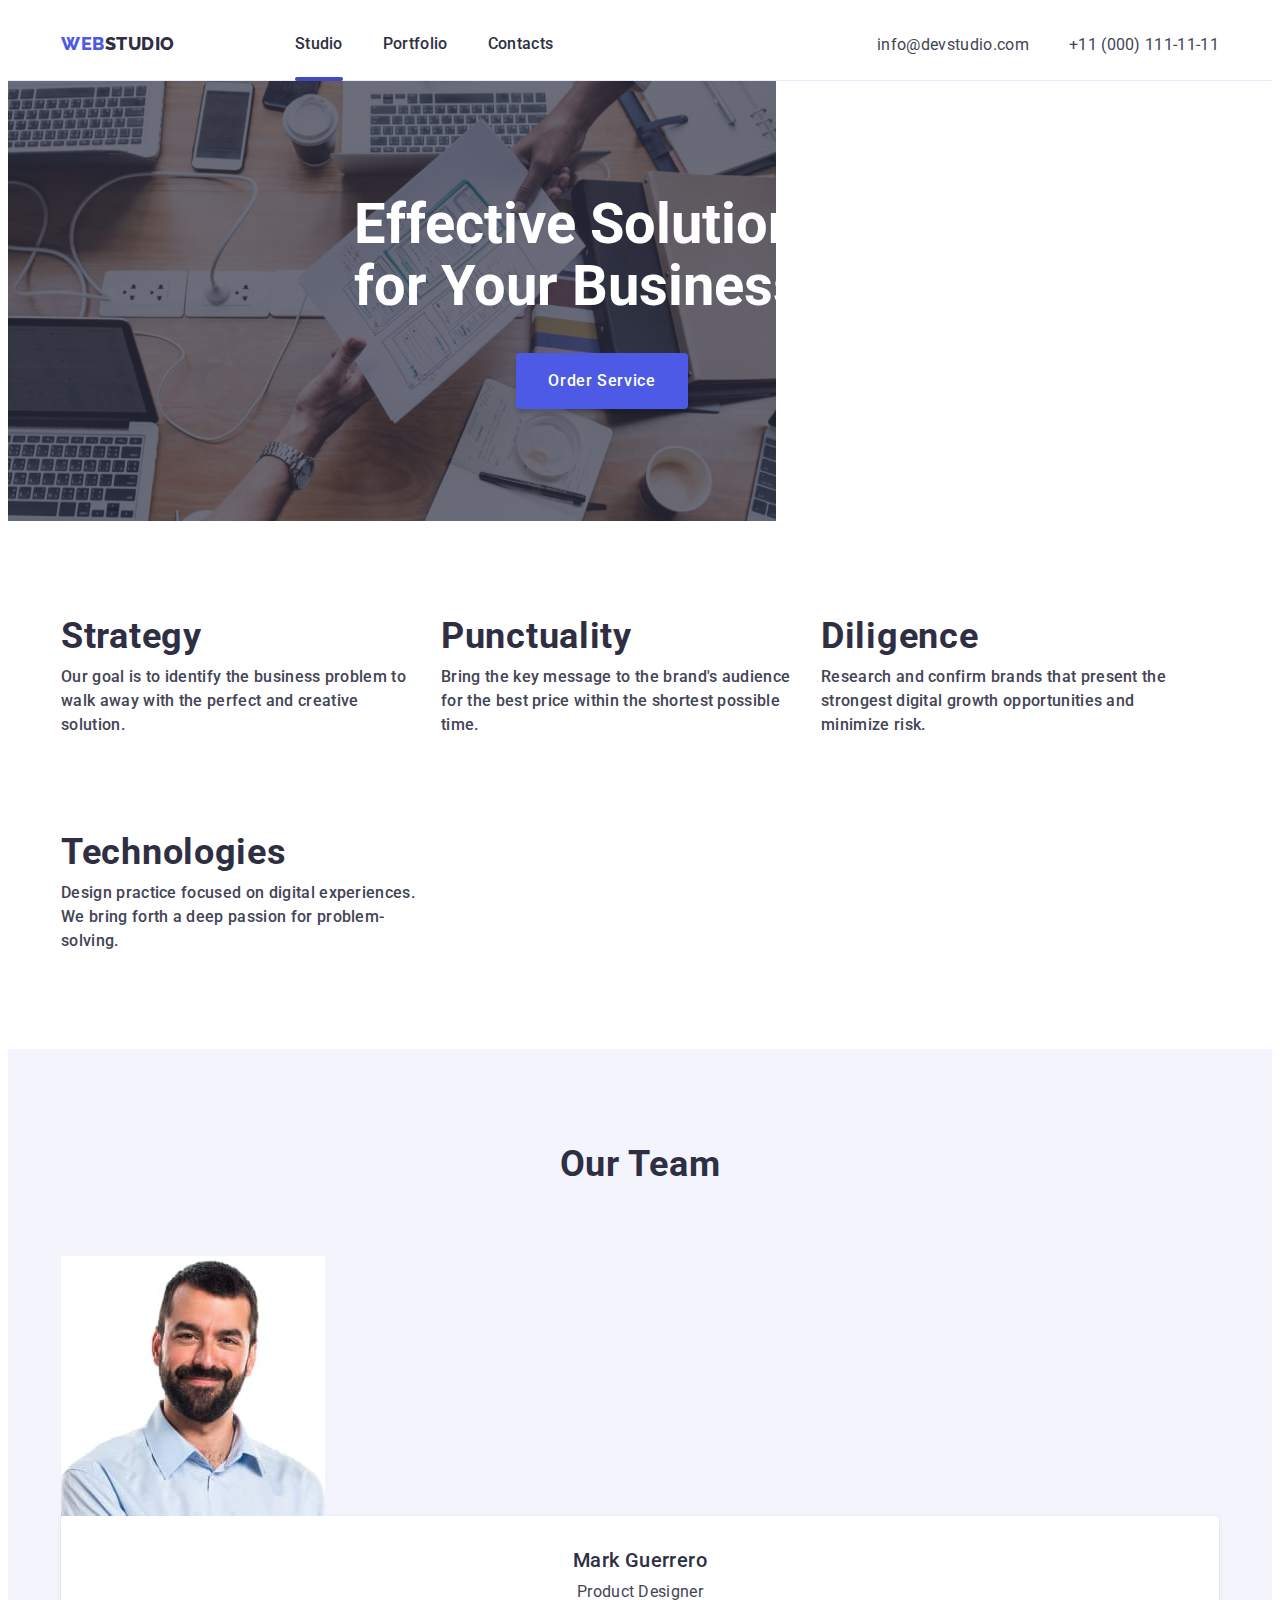
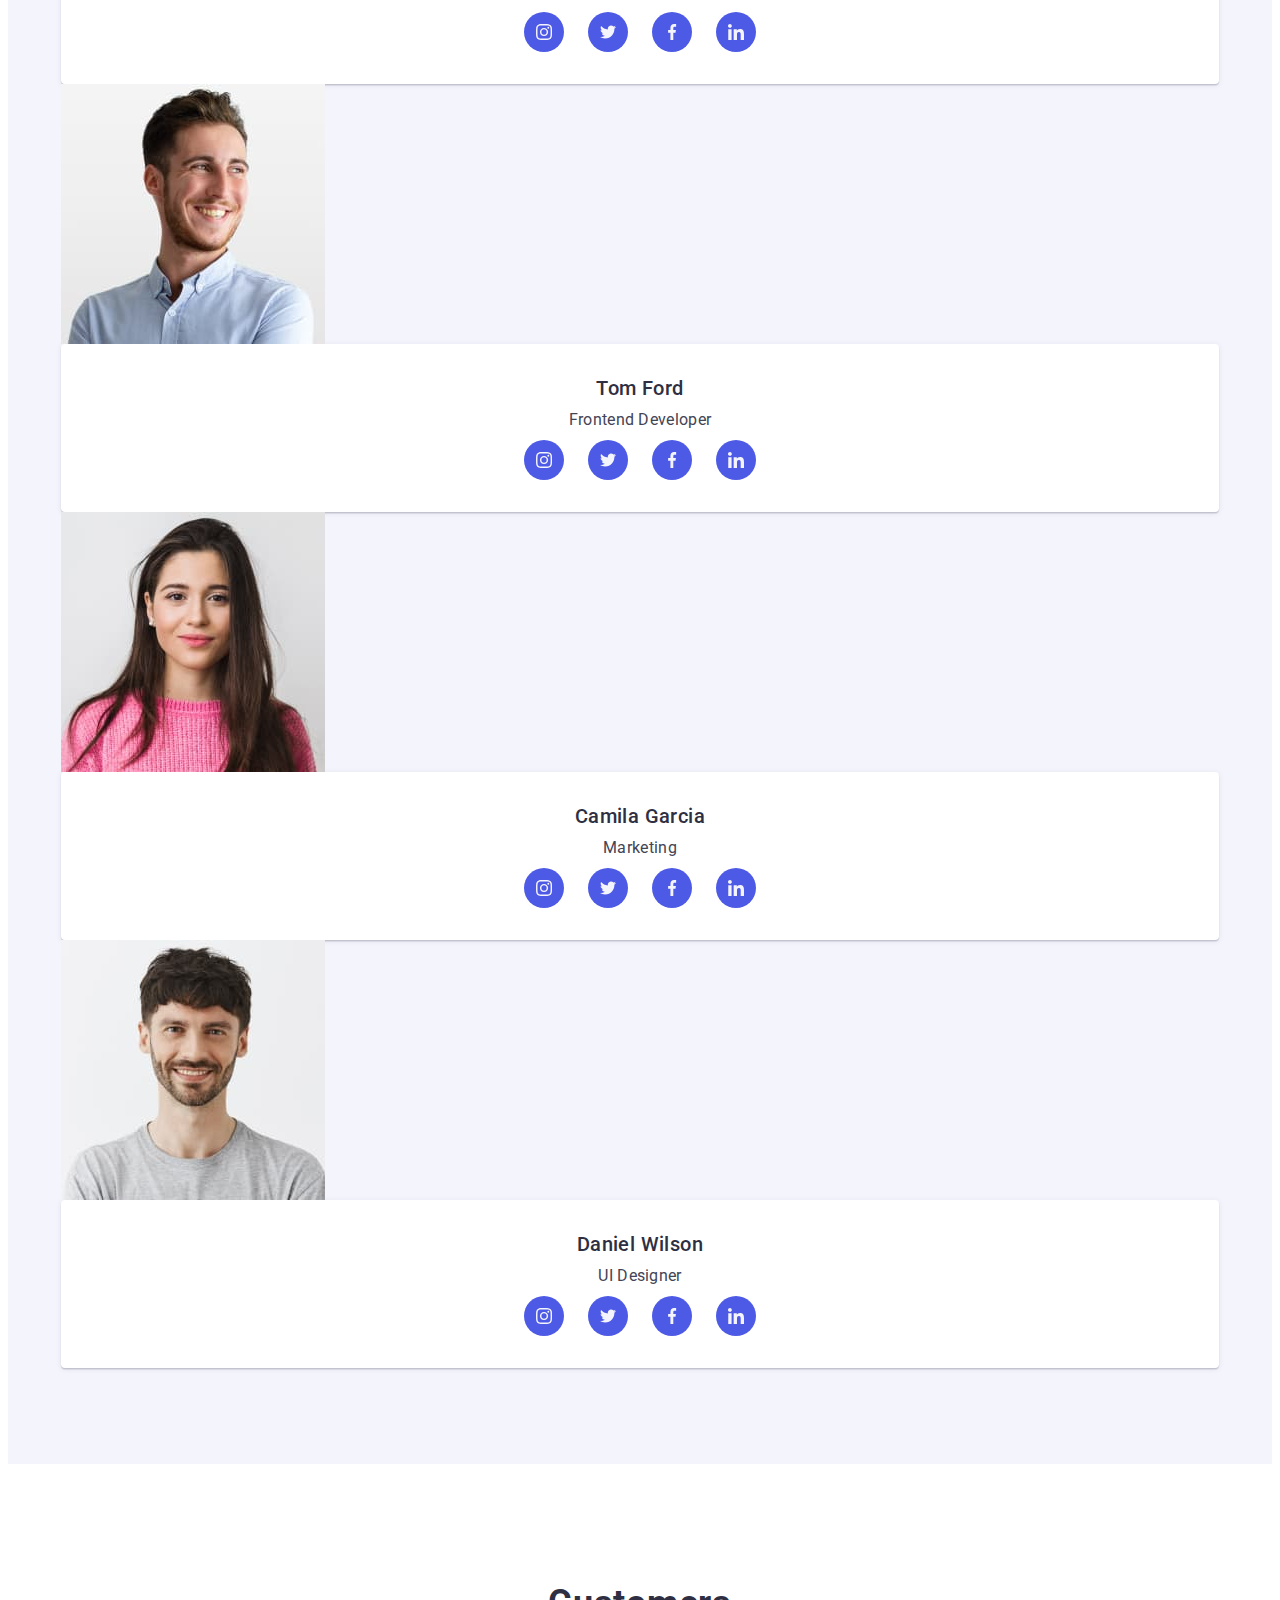
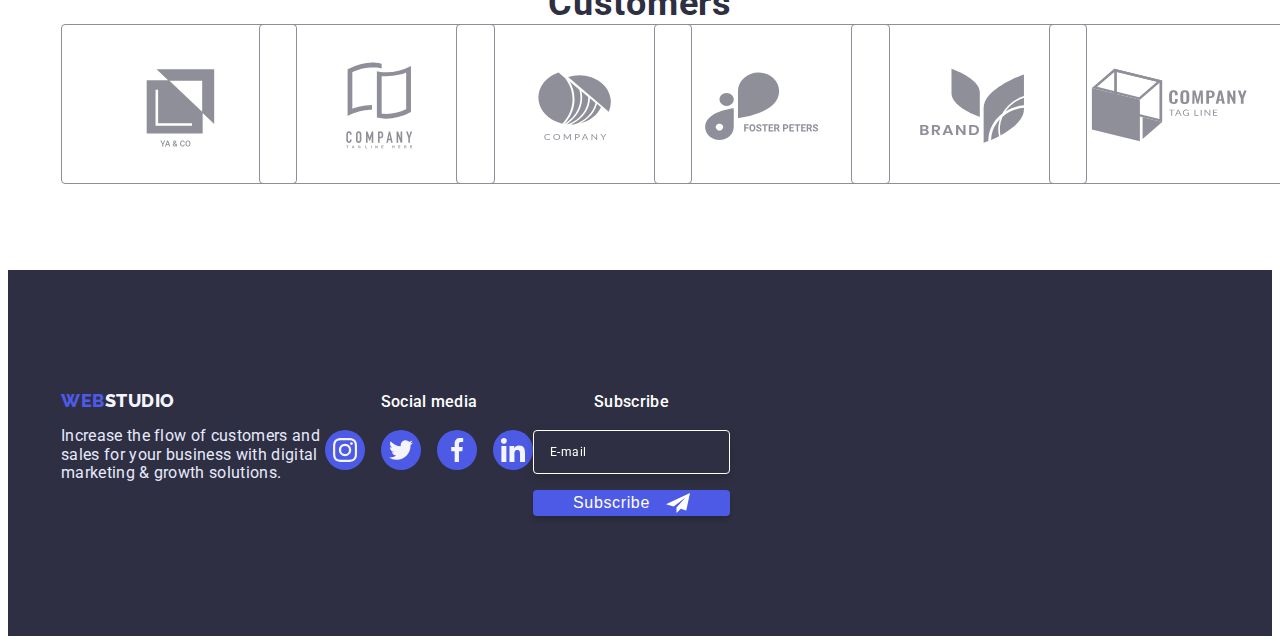
==== index.html @ 687a529d "hw-07" ====
<!DOCTYPE html>
<html lang="en">
<head>
    <meta charset="UTF-8">
    <meta http-equiv="X-UA-Compatible" content="IE=edge">
    <meta name="viewport" content="width=device-width, initial-scale=1.0">
    <title>Web Studio</title>
    <link rel="preconnect" href="https://fonts.googleapis.com">
    <link rel="preconnect" href="https://fonts.gstatic.com" crossorigin>
    <link href="https://fonts.googleapis.com/css2?family=Raleway:wght@800&family=Roboto:wght@400;500;700;900&display=swap"
        rel="stylesheet">
    <link rel="stylesheet" href="https://cdnjs.cloudflare.com/ajax/libs/modern-normalize/1.1.0/modern-normalize.min.css"
        integrity="sha512-wpPYUAdjBVSE4KJnH1VR1HeZfpl1ub8YT/NKx4PuQ5NmX2tKuGu6U/JRp5y+Y8XG2tV+wKQpNHVUX03MfMFn9Q=="
        crossorigin="anonymous" referrerpolicy="no-referrer" />

    <link rel="stylesheet" href="./css/styles.css">
    <link rel="stylesheet" href="./css/media.css">
</head>
<body>
    <header>
        <section class="section header-page">
            <div class="container header-page-container">
                <nav class="page-nav">
                    <a class="logo-header link" href="./index.html">Web<span>Studio</span></a>
                    <ul class="list menu-list">
                        <li class="item"><a class="menu-link menu-link-current link" href="./index.html">Studio</a></li>
                        <li class="item"><a class="menu-link link" href="./portfolio.html">Portfolio</a></li>
                        <li class="item"><a class="menu-link link" href="">Contacts</a></li>
                    </ul>
                </nav>
                <button type="button" class="mobile-burger-btn" data-menu-open>
                    <svg type="burger-btn-icon" width="32" height="22">
                        <use href="./images/svg/symbol-defs.svg#icon-burger">
                            </use></svg></button>
                <address class="address">
                    <ul class="list address-list">
                        <li class="address-item"><a class="address-contact link" href="mailto:info@devstudio.com">info@devstudio.com</a></li>
                        <li class="address-item"><a class="address-contact link" href="tel:+110001111111">+11 (000) 111-11-11</a></li>       
                    </ul>
                </address>
            </div>
        </section> 
        <div class="mobile-menu" data-menu>  
            <div class="container mobile-menu-container">     
                <button type="button" class="mobile-menu-close-btn" data-menu-close>
                    <svg width="8" height="8" class="close-icon">
                        <use href="./images/svg/symbol-defs.svg#icon-close-modal-btn"></use>
                    </svg>
                </button>
                <ul class="list mobile-menu-list">
                    <li class="mobile-item"><a class="mobile-menu-link" href="">Studio</a></li> 
                    <li class="mobile-item"><a class="mobile-menu-link" href="">Portfolio</a></li>
                    <li class="mobile-item"><a class="mobile-menu-link" href="">Contacts</a></li>
                </ul>
                <address class="address address-mobile">
                    <ul class="list address-mobile-menu">
                        <li class="address-item-mobile-menu"><a class="address-contact-mobile link" href="tel:+110001111111">+11 (000) 111-11-11</a></li>
                        <li class="address-item-mobile-menu"><a class="address-contact-email link" href="mailto:info@devstudio.com">info@devstudio.com</a>
                        </li>
                    </ul>
                    <ul class="mobile-menu-social-icon-list list">
                        <li class="mobile-menu-social-item"><a class="link mobile-menu-social-link" href="">
                                <svg width="16" height="16" class="mobile-menu-social-icon">
                                    <use href="./images/svg/symbol-defs.svg#icon-instagram"></use>
                                </svg></a></li>
                        <li class="mobile-menu-social-item"><a class="link mobile-menu-social-link" href="">
                                <svg width="16" height="16" class="mobile-menu-social-icon">
                                    <use href="./images/svg/symbol-defs.svg#icon-twitter"></use>
                                </svg></a></li>
                        <li class="mobile-menu-social-item"><a class="link mobile-menu-social-link" href="">
                                <svg width="16" height="16" class="mobile-menu-social-icon">
                                    <use href="./images/svg/symbol-defs.svg#icon-facebook"></use>
                                </svg></a></li>
                        <li class="mobile-menu-social-item"><a class="link mobile-menu-social-link" href="">
                                <svg width="16" height="16" class="mobile-menu-social-icon">
                                    <use href="./images/svg/symbol-defs.svg#icon-linkedin"></use>
                                </svg></a></li>
                    </ul>
                </address>  
                </div>
        </div>  
    </header>
    <main>
        <!--HERO-->
       <section class="section hero-page-section">
            <div class="container hero-page-container">
            <h1 class="hero-title">Effective Solutions for Your Business</h1>
            <button class="hero-btn" type="button" data-modal-open>Order Service</button>
            </div>
        </section>
        <!--FEATURES-->
        <section class="section features-section">
            <div class="container features-container">
            <h2 class="qualities-title visually-hidden"></h2>
            <ul class="list features-list">
                <li class="features-item">
                    <svg width="264" height="112" class="features-icon"> 
                        <use href="./images/svg/symbol-defs.svg#icon-antenna"></use></svg>
                    <h3 class="features-title">Strategy</h3>
                    <p class="features-text">Our goal is to identify the business
                    problem to walk away with the perfect and creative solution.</p>
                </li>
                <li class="features-item">
                    <svg width="264" height="112" class="features-icon">
                        <use href="./images/svg/symbol-defs.svg#icon-clock"></use>
                    </svg>
                    <h3 class="features-title">Punctuality</h3>
                <p class="features-text">Bring the key message to the brand's audience for the best price within the shortest possible time.</p>
                </li>
                <li class="features-item">
                    <svg width="264" height="112" class="features-icon">
                        <use href="./images/svg/symbol-defs.svg#icon-diagram"></use>
                    </svg>
                    <h3 class="features-title">Diligence</h3>
                    <p class="features-text">Research and confirm brands that present the strongest digital growth opportunities and minimize risk.</p>
                </li>
                <li class="features-item">
                    <svg width="264" height="112" class="features-icon">
                        <use href="./images/svg/symbol-defs.svg#icon-astronaut"></use>
                    </svg>
                    <h3 class="features-title">Technologies</h3>
                    <p class="features-text">Design practice focused on digital experiences. We bring forth a deep passion for problem-solving.</p>
                </li>
                </ul>
            </div>
        </section>
        <!--ABOUT-->
        <section class="about-page section">
            <div class="container">
         <h2 class="about-title">What are we doing</h2>
            <ul class="list about-list">
                <li class="about-item">
                    <img 
                    srcset="./images/index/monitor-desktop-des@1x.jpg 1x, 
                    ./images/index/monitor-desktop-des@2x.jpg 2x"
                    src="./images/index/monitor.jpg" 
                    alt="web site on monitor" 
                    width="360" height="300">
                </li>
                <li class="about-item">
                    <img 
                    srcset="./images/index/mob_app-mobile-des@1x.jpg 1x, 
                    ./images/index/mob_app-mobile-des@2x.jpg 2x"
                    src="./images/index/mob_app.jpg" 
                    alt="mobile applications" 
                    width="360" height="300">
                </li>
                <li class="about-item">
                    <img 
                    srcset="./images/index/mob_laptop-des@1x.jpg 1x, 
                    ./images/index/mob_laptop-des@2x.jpg 2x"
                    src="./images/index/mob_laptop.jpg" 
                    alt="mobile and laptop" 
                    width="360" height="300">
                </li>
            </ul>
            </div>
        </section>
        <!--TEAM-->
        <section class="section team-section">
            <div class="container">
                <h2 class="team-title">Our Team</h2>
                <ul class="list team-list">
                <li class="team-list-item">
                    <img 
                    srcset="./images/index/mark-guerrero_@1x.jpg 1x, 
                    ./images/index/mark-guerrero_@2x.jpg 2x" 
                    src="./images/index/mark_guerrero.jpg" 
                    alt="Mark Guerrero" 
                    width="264" height="260"
                    />
                   <div class="team-card-content-wrapper">
                    <h3 class="team-subtitle">Mark Guerrero</h3>
                    <p class="team-text">Product Designer</p>
                    <ul class="team-social-icon-list list">
                        <li class="team-social-item"><a class="link team-social-link" href="">
                            <svg width="16" height="16" class="team-social-icon">
                            <use href="./images/svg/symbol-defs.svg#icon-instagram"></use>
                        </svg></a></li>
                        <li class="team-social-item"><a class="link team-social-link" href="">
                                <svg width="16" height="16" class="team-social-icon">
                                    <use href="./images/svg/symbol-defs.svg#icon-twitter"></use>
                                </svg></a></li>
                        <li class="team-social-item"><a class="link team-social-link" href="">
                                <svg width="16" height="16" class="team-social-icon">
                                    <use href="./images/svg/symbol-defs.svg#icon-facebook"></use>
                                </svg></a></li>
                        <li class="team-social-item"><a class="link team-social-link" href="">
                                <svg width="16" height="16" class="team-social-icon">
                                    <use href="./images/svg/symbol-defs.svg#icon-linkedin"></use>
                                </svg></a></li>
                    </ul>
                    </div>
                </li>
                <li class="team-list-item">
                    <img 
                    srcset="./images/index/tom-ford_@1x.jpg 1x, 
                    /images/index/tom-ford_@2x.jpg 2x"
                    src="./images/index/tom_ford.jpg" 
                    alt="Tom Ford" 
                    width="264" height="260"
                    >
                    <div class="team-card-content-wrapper">
                    <h3 class="team-subtitle">Tom Ford</h3>
                    <p class="team-text">Frontend Developer</p>
                    <ul class="team-social-icon-list list">
                        <li class="team-social-item"><a class="link team-social-link" href="">
                                <svg width="16" height="16" class="team-social-icon">
                                    <use href="./images/svg/symbol-defs.svg#icon-instagram"></use>
                                </svg></a></li>
                        <li class="team-social-item"><a class="link team-social-link" href="">
                                <svg width="16" height="16" class="team-social-icon">
                                    <use href="./images/svg/symbol-defs.svg#icon-twitter"></use>
                                </svg></a></li>
                        <li class="team-social-item"><a class="link team-social-link" href="">
                                <svg width="16" height="16" class="team-social-icon">
                                    <use href="./images/svg/symbol-defs.svg#icon-facebook"></use>
                                </svg></a></li>
                        <li class="team-social-item"><a class="link team-social-link" href="">
                                <svg width="16" height="16" class="team-social-icon">
                                    <use href="./images/svg/symbol-defs.svg#icon-linkedin"></use>
                                </svg></a></li>
                    </ul>
                    </div>
                </li>
                <li class="team-list-item">
                    <img 
                    srcset="/images/index/camila-garcia_@1x.jpg 1x, 
                    /images/index/camila-garcia_@2x.jpg 2x"
                    src="./images/index/camila_garcia.jpg" 
                    alt="Camila Garcia" 
                    width="264" height="260"
                    >
                    <div class="team-card-content-wrapper">
                    <h3 class="team-subtitle">Camila Garcia</h3>
                    <p class="team-text">Marketing</p>
                    <ul class="team-social-icon-list list">
                        <li class="team-social-item"><a class="link team-social-link" href="">
                                <svg width="16" height="16" class="team-social-icon">
                                    <use href="./images/svg/symbol-defs.svg#icon-instagram"></use>
                                </svg></a></li>
                        <li class="team-social-item"><a class="link team-social-link" href="">
                                <svg width="16" height="16" class="team-social-icon">
                                    <use href="./images/svg/symbol-defs.svg#icon-twitter"></use>
                                </svg></a></li>
                        <li class="team-social-item"><a class="link team-social-link" href="">
                                <svg width="16" height="16" class="team-social-icon">
                                    <use href="./images/svg/symbol-defs.svg#icon-facebook"></use>
                                </svg></a></li>
                        <li class="team-social-item"><a class="link team-social-link" href="">
                                <svg width="16" height="16" class="team-social-icon">
                                    <use href="./images/svg/symbol-defs.svg#icon-linkedin"></use>
                                </svg></a></li>
                    </ul>
                    </div>
                </li>
                <li class="team-list-item">
                    <img 
                    srcset="./images/index/daniel-wilson_@1x.jpg 1x,
                    ./images/index/daniel-wilson_@2x.jpg 2x"
                    src="./images/index/daniel_wilson.jpg" 
                    alt="Daniel Wilson" 
                    width="264" height="260"
                    >
                    <div class="team-card-content-wrapper">
                    <h3 class="team-subtitle">Daniel Wilson</h3>
                    <p class="team-text">UI Designer</p>
                    <ul class="team-social-icon-list list">
                    <li class="team-social-item"><a class="link team-social-link" href="">
                            <svg width="16" height="16" class="team-social-icon">
                                <use href="./images/svg/symbol-defs.svg#icon-instagram"></use>
                            </svg></a></li>
                    <li class="team-social-item"><a class="link team-social-link" href="">
                            <svg width="16" height="16" class="team-social-icon">
                                <use href="./images/svg/symbol-defs.svg#icon-twitter"></use>
                            </svg></a></li>
                    <li class="team-social-item"><a class="link team-social-link" href="">
                            <svg width="16" height="16" class="team-social-icon">
                                <use href="./images/svg/symbol-defs.svg#icon-facebook"></use>
                            </svg></a></li>
                    <li class="team-social-item"><a class="link team-social-link" href="">
                            <svg width="16" height="16" class="team-social-icon">
                                <use href="./images/svg/symbol-defs.svg#icon-linkedin"></use>
                            </svg></a></li>
                    </ul>
                    </div>
                    </li>
                </ul>
            </div>
        </section>

        <!--CUSTOMERS-->
<section class="section customers-section">
    <div class="container">
    <h2 class="customers-title">Customers</h2>
<ul class="list customers-list">
    <li class="customers-item"><a class="link customers-link" href=""><svg width="104" height="56" class="customers-logo">
        <use href="./images/svg/symbol-defs.svg#icon-logo-a"></use></svg></a></li>
    <li class="customers-item"><a class="link customers-link" href=""><svg width="104" height="56" class="customers-logo">
        <use href="./images/svg/symbol-defs.svg#icon-logo-b"></use>
    </svg></a></li>
    <li class="customers-item"><a class="link customers-link" href=""><svg width="104" height="56" class="customers-logo">
        <use href="./images/svg/symbol-defs.svg#icon-logo-c"></use>
    </svg></a></li>
    <li class="customers-item"><a class="link customers-link" href=""><svg width="104" height="56" class="customers-logo">
        <use href="./images/svg/symbol-defs.svg#icon-logo-d"></use>
    </svg></a></li>
    <li class="customers-item"><a class="link customers-link" href=""><svg width="104" height="56" class="customers-logo">
        <use href="./images/svg/symbol-defs.svg#icon-logo-e"></use>
    </svg></a></li>
    <li class="customers-item"><a class="link customers-link" href=""><svg width="104" height="56" class="customers-logo">
        <use href="./images/svg/symbol-defs.svg#icon-logo-f"></use>
    </svg></a></li>
</ul>

    </div>

</section>


    </main>
    <!---FOOTER----->
    <footer>
        <section class="section bottom-section">
            <nav class="container footer-nav-container">
                <div class="bottom-container">
                    <a class="logo-bottom link" href="./index.html">Web<span class="marker">Studio</span></a>
                    <p class="footer-text">Increase the flow of customers and sales for your business with digital marketing & growth solutions.</p>
                </div>
                    <div class="bottom-social-icon-container">
                        <h2 class="title bottom-title">Social media</h2>
                        <ul class="list icon-bottom-list">
                        <li class="icon-bottom-item"><a class="link icon-bottom-link" href="">
                            <svg width="24" height="24" class="icon-bottom">
                            <use href="./images/svg/symbol-defs.svg#icon-instagram"></use>
                            </svg></a></li>
                        <li class="icon-bottom-item"><a class="link icon-bottom-link" href="">
                            <svg width="24" height="24" class="icon-bottom">
                            <use href="./images/svg/symbol-defs.svg#icon-twitter"></use>
                            </svg></a></li>
                        <li class="icon-bottom-item"><a class="link icon-bottom-link" href="">
                            <svg width="24" height="24" class="icon-bottom">
                            <use href="./images/svg/symbol-defs.svg#icon-facebook"/>
                                </svg></a></li>
                        <li class="icon-bottom-item"><a class="link icon-bottom-link" href="">
                            <svg width="24" height="24" class="icon-bottom">
                            <use href="./images/svg/symbol-defs.svg#icon-linkedin"></use>
                            </svg></a></li>
                        </ul>
                    </div>

                    <div class="bottom-subscribe-container">
                        <form class="bottom-subscribe-form">
                    
                            <p class="bottom-p">Subscribe</p>

                            <nav class="bottom-btn-submit-nav">

                                <label class="bottom-label">
                                    <input class="bottom-email-input" type="email" name="email"
                                    placeholder="E-mail">
                                </label>
                                <button 
                                class="bottom-btn-submit" 
                                type="submit">
                                Subscribe
                                <svg 
                                width="24" height="24" 
                                class="bottom-icon-send">
                                <use href="./images/svg/symbol-defs.svg#icon-Frame-3">
                                </use>
                                </svg>
                                </button>


                            </nav>
                            
                    
                        </form>
                    </div>
                
            </nav>
        </section>
    </footer>

<div class="backdrop is-hidden" data-modal>
    <div class="modal" >
        <button type="button" class="modal-close-btn"> 
        <svg width="8" height="8"><use href="./images/svg/symbol-defs.svg#icon-close-modal-btn"></use></svg></button>
    
        <form class="form-field">

                <p class="modal-p">Leave your contacts and we will call you back</p>

                <label class="modal-form-label">
                    <span class="modal-form-label-span">Name</span>

                <span class="modal-form-label-wrapper">
                <input 
                class="modal-form-input" 
                type="text" 
                name="user-name"
                pattern="[a-zA-Z]+"
                required 
                minlength="2"
                autofocus
                />
                <svg width="18" height="18" class="modal-form-input-icon"><use href="./images/svg/symbol-defs.svg#icon-person"></use></svg>
                </span>
                </label>
                
                <label class="modal-form-label">
                    <span class="modal-form-label-span">Phone</span>
                <span class="modal-form-label-wrapper">
                <input 
                class="modal-form-input" 
                type="tel" 
                name="user-phone" 
                pattern="[0-9]{3}-[0-9]{3}-[0-9]{2}-[0-9]{2}"
                title="xxx-xxx-xx-xx"
                required/>
                <svg width="18" height="18" class="modal-form-input-icon"><use href="./images/svg/symbol-defs.svg#icon-phone"></use>
                </svg>
                </span>
                </label>
                
                <label class="modal-form-label">
                    <span class="modal-form-label-span">Email</span>
                <span class="modal-form-label-wrapper">
                <input 
                class="modal-form-input" 
                type="email" 
                name="email" 
                required/>
                <svg width="18" height="18" class="modal-form-input-icon"><use href="./images/svg/symbol-defs.svg#icon-email"></use>
                </svg>
                </span>
                </label>

                <Label class="modal-form-label">
                    <span class="modal-form-label-span">Comment</span>
                <textarea
                class="modal-textarea"
                placeholder="Text input"
                name="comment"></textarea>
                </Label>
                
                <span class="modal-checkbox-label-wrapper">
                <input 
                class="modal-checkbox-input visually-hidden" 
                type="checkbox" 
                name="user-policy" 
                id="p-policy" />
                
                <label class="modal-checkbox-label" 
                for="p-policy">I accept the terms and conditions of the&nbsp;<a href="">Privacy Policy</a></label>
                <svg width="10" height="8" class="modal-checkbox-icon"><use href="./images/svg/symbol-defs.svg#icon-Vector"></use></svg>
                </span>
                

                <button class="modal-button-submit" type="submit">Send</button>
        </form>
    
    </div>
    
</div>

<script src="./js/mobile-menu.js"></script>
<script src="./js/modal.js"></script>


</body>
</html>
---- css/styles.css ----
body{
    font-family: 'Roboto', sans-serif;
    color:#434455;
}

.link{
    text-decoration: none;
}

.list{
    list-style: none;
}

:root{
--primary-font:'Roboto', sans-serif;
--secondary-font:'Raleway',sans-serif;
--primary-color:#2E2F42;
--secondary-color:#4D5AE5;
--third-color:#434455;
--hover-color:#404BBF;
--focus-color:#404BBF;
--card-set-gap: 24px;
--modal-btn-border:#E7E9FC;
--modal-btn-bcg:#F4F4FD;
--gradient: linear-gradient(rgba(46, 47, 66, 0.7), rgba(46, 47, 66, 0.7));
--timing-function: cubic-bezier(0.4, 0, 0.2, 1);
}

p,
h1,
h2,
h3,
h4,
h5,
h6{
    margin:0;
}

ul{
    padding-left: 0;
    margin:0;
}

button{
    cursor: pointer;
}

img{
    display: block;
    max-width: 100%;
    height: auto;
}

.address {
    font-style: normal;
}

.section{
    padding-top: 120px;
    padding-bottom: 120px;
 }

/*.container{
    width: 1158px;
    width:100%;
    padding-left: 15px;
    padding-right: 15px;
    margin: 0 auto;
}*/

.visually-hidden {
    position: absolute;
    width: 1px;
    height: 1px;
    margin: -1px;
    border: 0;
    padding: 0;
    white-space: nowrap;
    clip-path: inset(100%);
    clip: rect(0 0 0 0);
    overflow: hidden;
}

/*-------------HEADER----------*/

.header-page {
    padding-top: 0;
    padding-bottom: 0;
    border-bottom: 1px solid #E7E9FC;
}

.header-page-container {
    display: flex;
    align-items: center;
    justify-content: space-between;
}

.page-nav{
    display:flex;
    align-items: center;
    justify-content: space-between;
}

.menu-list{
    display: flex;
    align-items: center;
}

.menu-list>.item{
    position: relative;
    display: flex;
    align-items: center;
}

.item>.menu-link-current::after{
    content: '';
    
    position: absolute;
 
    width: 48px;
    height: 4px;
    left: 0px;
    top: 48px;
    border-radius: 2px;
    margin-top: 21px;

    background: var(--focus-color);
}

/*.item:not(:last-child){
    margin-right: 40px;
}*/

.menu-list .item+.item{
    margin-left: 40px;
}

.menu-link {
    padding-top: var(--card-set-gap);
    padding-bottom: var(--card-set-gap);

    font-weight: 500;
    font-size: 16px;
    line-height: 1.5;
    letter-spacing: 0.02em;

    color: var(--primary-color); 
    transition: color 250ms var(--timing-function);
    outline:none;
}

.menu-link:hover,
.menu-link:focus,
.address-contact:hover,
.address-contact:focus{
    color:var(--hover-color);   
}


.logo-header{
    display: flex;
    align-items: center;

    padding-top: var(--card-set-gap);
    padding-bottom: var(--card-set-gap);
    margin-right: 76px;

    font-family: var(--secondary-font);
    font-style: normal;
    font-weight: 800;
    font-size: 18px;
    line-height: 1.17;
    letter-spacing: 0.03em;
    text-transform: uppercase;

    color: var(--secondary-color); 
    outline:none; 
}

.logo-header>span{
    display: flex;
    align-items: center;

    font-family: var(--secondary-font);
    font-style: normal;
    font-weight: 800;
    font-size: 18px;
    line-height: 1.17;
    letter-spacing: 0.03em;
    text-transform: uppercase;
    
    color: var(--primary-color);
}

.address-list{
    display:flex;
    align-items:center;
    margin-left: auto;
}

.address-contact{
    padding-top: var(--card-set-gap);
    padding-bottom: var(--card-set-gap);

    font-family: var(--primary-font);
    font-weight: 400;
    font-size: 16px;
    letter-spacing: 0.02em;
    
    color: var(--third-color);
    transition: color 250ms var(--timing-function);
    outline:none;
}

.address-item:not(:first-child){
    margin-left: 40px;
} 

/*.address-item:not(:last-child){
    margin-right:40px;
}*/

/*.address-list .address-item+.address-item{
    margin-left:40px;
}*/
/*-----HERO---------*/

.hero-page-section{
    /*padding-top: 188px;
    padding-bottom: 188px;
    max-width: 1440px;*/
    /*margin: 0 auto;*/

    background: #2E2F42;
    background-image: var(--gradient), url(../images/index/hero-bcg-mob@1x.jpg);
    background-repeat: no-repeat;
    background-position: center;  
}

@media screen and (min-device-pixel-ratio: 2) and (max-width:767px),
screen and (min-resolution: 192dpi) and (max-width:767px),
screen and (min-resolution: 2dppx) and (max-width:767px){
    .hero-page-section{
        background-image: var(--gradient), url(../images/index/hero-bcg-mob@2x.jpg);
    }
}

@media screen and (min-width:768px){
    .hero-page-section{
        background-image: var(--gradient), url(../images/index/hero-bcg-tab@1x.jpg);
    }
}

@media screen and (min-device-pixel-ratio: 2) and (min-width:768px),
screen and (min-resolution: 192dpi) and (min-width:768px),
screen and (min-resolution: 2dppx) and (min-width:768px) {
    .hero-page-section {
        background-image: var(--gradient), url(../images/index/hero-bcg-tab@2x.jpg);
    }
}

@media screen and (min-width:1200px) {
    .hero-page-section {
        background-image: var(--gradient), url(../images/index/hero-bcg-des@1x.jpg);
    }
}

@media screen and (min-device-pixel-ratio: 2) and (min-width:1200px),
screen and (min-resolution: 192dpi) and (min-width:1200px),
screen and (min-resolution: 2dppx) and (min-width:1200px) {
    .hero-page-section {
        background-image: var(--gradient), url(../images/index/hero-bcg-des@2x.jpg);
    }
}

.hero-page-container{
    display: flex;
    flex-direction: column;
    align-items: center;
    
    margin: 0 auto;
}

/*.hero-title{
    max-width: 496px;
    margin: 0 auto;

    font-weight: 700;
    font-size: 56px;
    line-height: 1.07;
    text-align: center;
    letter-spacing: 0.02em;

    color: #FFFFFF;
}*/

.hero-btn{
    align-items: center;

    /*margin: 48px auto 0 auto;*/
    border-radius: 4px;
    min-width: 169px;
    padding: 16px 32px;
    border:none;
    outline:none;

    font-family: var(--primary-font);
    font-weight: 500;
    font-size: 16px;
    line-height: 1.5;
    letter-spacing: 0.04em;

    color:#FFFFFF;
    background-color:var(--secondary-color);
    box-shadow: 0px 4px 4px rgba(0, 0, 0, 0.15);
    transition: background-color 250ms var(--timing-function);
}

.hero-btn:hover,
.hero-btn:focus{
    background-color: var(--hover-color);
}

/*----------FEATURES-----------*/

/*.features-container{
    /*display: flex;
    flex-wrap: wrap;
    }*/

/*.features-list{
    display: flex;*/
    /*gap: var(--card-set-gap);*/
    /*flex-basis: calc((100%-3*var(--card-set-gap)/4)-24px);
    }*/

/*.features-icon{
    margin-bottom: 8px;
    background-color: var(--modal-btn-bcg);
}*/

/*.features-item{
    width:264px; 
}*/


/*------------ABOUT--------*/

.about-page{
    padding-top: 0;
}

.about-title{
    margin-bottom: 72px;

    font-weight: 700;
    font-size: 36px;
    line-height: 1.11;
    text-align: center;
    letter-spacing: 0.02em;
    text-transform: capitalize;

    color: var(--primary-color);
}

.about-list{
    display: flex;
    flex-wrap: wrap;
    gap: var(--card-set-gap);
    flex-basis: calc((100%-24px)/3)-24px;
}

/*.about-item:not(:nth-child(3n)) {
    margin-right: 24px;
}

.about-item:not(:nth-last-child(-n+3)) {
    margin-bottom: 24px;
}*/


/*-------------TEAM------------*/
.team-section{
    background: #F4F4FD;
}

.team-title {
    margin-bottom: 72px;

    font-weight: 700;
    font-size: 36px;
    line-height: 1.11;
    text-align: center;
    letter-spacing: 0.02em;
    text-transform: capitalize;

    color: var(--primary-color);
}

.team-card-content-wrapper{
    /*display: flex;
    flex-direction: column;
    justify-content: center;
    align-items: center;*/

    padding: 32px 16px;
    border: 1px;
    border-radius: 4px;

    background-color: #FFFFFF;
    box-shadow: 0px 1px 6px rgba(46, 47, 66, 0.08), 0px 1px 1px rgba(46, 47, 66, 0.16), 0px 2px 1px rgba(46, 47, 66, 0.08);
}

.team-list{
    /*display: flex;
    flex-wrap: wrap;*/
    /*gap: var(--card-set-gap);
    flex-basis: calc((100%-3*var(--card-set-gap))/4-24px);*/
}

.team-subtitle{
    margin-bottom: 8px;

    font-weight: 500;
    font-size: 20px;
    line-height: 1.2;
    text-align: center;
    letter-spacing: 0.02em;

    color: var(--primary-color);
}

.team-text{
    margin-bottom: 8px;

    font-weight: 400;
    font-size: 16px;
    line-height: 1.5;
    text-align: center;
    letter-spacing: 0.02em;

    color: var(--third-color);
}

.team-social-icon-list{
    display: flex;
    justify-content: center;

    gap: var(--card-set-gap);
}

.team-social-item{
    width:40px;
    height:40px;
}

.team-social-link{
    display:flex;
    justify-content: center;
    align-items: center;

    width:100%;
    height:100%;
    border-radius: 50%;
    outline:none;

    background-color: var(--secondary-color);
    fill:#F4F4FD;
    transition: background-color 250ms var(--timing-function);
}

.team-social-link:hover,
.team-social-link:focus{
    background-color: var(--focus-color);  
}

/*------------CUSTOMERS------------*/

/*.customers-section{
    padding-top:130px;
    padding-bottom: 120px;
}*/

.customers-title{
    /*margin-bottom: 72px;*/

    font-family: 'Roboto';
    font-style: normal;
    font-weight: 700;
    font-size: 36px;
    line-height: 1.11;
    text-align: center;
    letter-spacing: 0.02em;
    text-transform: capitalize;

    color:var(--primary-color);
}

.customers-list{
    display: flex;
    justify-content: space-between;

    /*gap:var(--card-set-gap);
    flex-basis: calc((100%-120px)/6)-24px;*/
}

/*.customers-item{
    width:168px;
    height:88px;
}*/

.customers-link>.customers-logo{
    display: flex;
    justify-content: center;
    align-items: center;
    padding: 16px 32px;

    width: 100%;
    height: 100%;
    border: 1px solid #8E8F99;
    border-radius: 4px;
    outline:none;
    
    fill:#8E8F99;
    transition-property: fill, border;
    transition-duration: 250ms;
    transition-timing-function: var(--timing-function);
}

.customers-link:hover .customers-logo,
.customers-link:focus .customers-logo{
    fill: var(--hover-color);
    border: 1px solid var(--hover-color);
}

/*----------PORTFOLIO----------------*/

/*----------MENU BUTTONS-------------*/

.modal-btn {
    display: flex;
    align-items: center;

    padding: 12px 24px;
    border: 1px solid var(--modal-btn-border);
    border-radius: 4px;

    font-family: var(--primary-font);
    font-weight: 500;
    font-size: 16px;
    line-height: 1.5;
    letter-spacing: 0.04em;
    
    color: var(--secondary-color);
    background-color: var(--modal-btn-bcg);
    transition: color 250ms var(--timing-function), background-color 250ms var(--timing-function), box-shadow 250ms var(--timing-function); 
}


.modal-btn:focus,
.modal-btn:hover {
    color: #FFFFFF;
    background-color: var(--focus-color);
    box-shadow: 0px 3px 1px rgba(0, 0, 0, 0.1), 0px 2px 1px rgba(0, 0, 0, 0.08), 0px 2px 2px rgba(0, 0, 0, 0.12);  
}
 

.menu-buttons-section{
    padding-top: 100px;
    padding-bottom: 120px;
}

.menu-button-list{
    display: flex;
    justify-content: center;
    
    margin-bottom: 68px;  
}

.menu-item:not(:last-child){
    margin-right:var(--card-set-gap);
}

.projects-list{
    display: flex;
    flex-wrap: wrap;
    
    margin-left: -15px;
    column-gap: 24px;
    row-gap: 48px;
    flex-basis: calc((100%-2*24px)/3);
}

.projects-link-wrapper{
    position:relative;
    overflow: hidden;
}

.overlay{
    position: absolute;
    left: 0;
    top: 0;

    width:100%;
    height: 100%;
    padding-top:40px;
    padding-right:32px;
    padding-left: 32px;
    padding-bottom: 164px;
   
    font-family: 'Roboto';
    font-style: normal;
    font-weight: 400;
    font-size: 16px;
    line-height: 24px;
    letter-spacing: 0.02em;
    overflow: auto;
   
    color: #F4F4FD;
    background-color: var(--secondary-color);
    transform: translate(0, 100%);
    transition: transform 250ms var(--timing-function);
}

.projects-item {
    border: 1px solid var(--modal-btn-border);
    transition: box-shadow 250ms var(--timing-function);
}

.projects-link:hover .overlay,
.projects-link:focus .overlay{
    transform: translate(0, 0);
}

.projects-item:hover,
.projects-item:focus{
    box-shadow: 0px 1px 6px rgba(46, 47, 66, 0.08), 0px 1px 1px rgba(46, 47, 66, 0.16), 0px 2px 1px rgba(46, 47, 66, 0.08);
    
}

.projects-item-wrapper{
    padding-top:32px;
    padding-bottom:32px;
    padding-left:16px;
}

.projects-name{
    margin-bottom: 8px;

    font-weight: 500;
    font-size: 20px;
    line-height: 1.2;
    letter-spacing: 0.02em;
    
    color: var(--primary-color);   
}

.projects-subtitle{
    font-weight: 400;
    font-size: 16px;
    line-height: 1.5;
    letter-spacing: 0.02em;
    
    color: var(--third-color);
}

/*----------FOOTER-------------*/

.bottom-section{
   /*padding-top: 100px;
   padding-bottom: 100px;*/

    background: var(--primary-color);
}

.footer-nav-container{
    display:flex;
    /*justify-content: flex-start;*/
}

.bottom-container{
    display: block;
    /*align-items: center;*/
    /*margin-right:120px;*/
}

.bottom-social-icon-container{
    display: flex;
    flex-direction: column;
    align-items: center;
    /*justify-content: flex-start;*/
}

.footer-text{
    max-width: 264px;

    font-weight: 400;
    font-size: 16px;
    line-height: 1.17;
    letter-spacing: 0.02em;

    color: #E7E9FC;
}

.logo-bottom{
    display: flex;
    align-items: center;

    margin-bottom: 16px;

    font-family: var(--secondary-font);
    font-style: normal;
    font-weight: 800;
    font-size: 18px;
    line-height: 1.17;
    letter-spacing: 0.03em;
    text-transform: uppercase;
    
    color: var(--secondary-color);
}

.marker{
    display: flex;
    align-items: center;

    font-family: var(--secondary-font);
    font-style: normal;
    font-weight: 800;
    font-size: 18px;
    line-height: 1.17;
    letter-spacing: 0.03em;
    text-transform: uppercase;

    color: #F4F4FD;
}

.bottom-title{
    margin-bottom: 16px;

    font-weight: 500;
    font-size: 16px;
    line-height: 24px;
    letter-spacing: 0.02em;

    color: #FFFFFF;
}

.icon-bottom-list { 
    display: flex;
    justify-content: flex-start;
    gap: 16px; 
}

.icon-bottom-item{  
    width:40px;
    height:40px;
}

.icon-bottom-link {    
    display: flex;
    justify-content: center;
    align-items: center;

    width: 100%;
    height: 100%;
    border-radius: 50%;
    background-position: center;
    outline:none;

    background-color: var(--secondary-color);
    transition: background-color 250ms var(--timing-function);
    }
 
.icon-bottom{
   fill:#F4F4FD; 
}

.icon-bottom-link:hover, 
.icon-bottom-link:focus{
    background-color: #31D0AA;
}

/*---------BOTTOM-SUBSCRIBE-CONTAINER--------*/

/*.bottom-subscribe-container {
    display: block;
    margin-left: auto;
}*/

.bottom-label{
    display: block;
    margin-bottom: 16px;
}

.bottom-p{
    display: flex;
    flex-direction: column;
    align-items: center;

    font-family: 'Roboto';
    font-style: normal;
    font-weight: 500;
    font-size: 16px;
    line-height: 1.5;
    letter-spacing: 0.02em;
    color: #FFFFFF;
    margin-bottom: 16px;
}

.bottom-email-input{
    display: flex;
    /*width:264px;*/
    height:40px;
    padding-left: 16px;
    color:#ffff;
    background-color: var(--primary-color);
    border: 1px solid #FFFFFF;
    filter: drop-shadow(0px 4px 4px rgba(0, 0, 0, 0.15));
    border-radius: 4px;
    transition: border-color 250ms var(--timing-function);
}

.bottom-email-input:focus,
.bottom-email-input:hover {
    border-color: var(--focus-color);
}

.bottom-email-input::placeholder{
    font-family: 'Roboto';
    font-style: normal;
    font-weight: 400;
    font-size: 12px;
    line-height: 2;
    width:100%;
    padding-top: 8px;
    padding-bottom: 8px;
    letter-spacing: 0.04em;
    color: #FFFFFF;
}

.bottom-btn-submit-nav{
    display: flex;
    flex-direction: column;
    justify-content: center;
}

.bottom-btn-submit{
    position: relative;
    display: flex;
    justify-content: center;
    align-items: center;
    /*margin-right: auto;
    margin-left: 24px;
    padding: 8px 64px 8px 24px;*/

    background: #4D5AE5;
    box-shadow: 0px 4px 4px rgba(0, 0, 0, 0.15);
    border-radius: 4px;
    color:#ffff;
    border:none;
    font-weight: 500;
    font-size: 16px;
    line-height: 1.5;
    letter-spacing: 0.04em;
    outline:none;

    transition: background-color 250ms var(--timing-function);
}

.bottom-btn-submit:focus,
.bottom-btn-submit:hover {
    background-color: var(--focus-color);
}

.bottom-icon-send{
    width: 24px;
    height: 24px;
    fill: white;
    cursor: pointer;
    margin-left: 16px;
}

.bottom-icon-send::after{
    content:'';
    position:absolute;
    top: 0;
    right: 0;
}

/*---------------MODAL WINDOW----------*/

.backdrop{
    position: fixed;
    z-index: 100;
    top:0;
    left:0;
    width:100%;
    height:100%;
    background-color: rgba(46, 47, 66, 0.4);
    transition: opacity 250ms var(--timing-function), visibility 250ms var(--timing-function);
}

.backdrop.is-hidden{
    opacity:0;
    visibility:hidden;
    pointer-events:none;
}

.modal{
    position: absolute;
    top:50%;
    left:50%;
    transform: translate(-50%, -50%);
    
    width: 408px;
    height: 584px;
    padding:24px;

    background-color: #FCFCFC;
    box-shadow: 0px 1px 1px rgba(0, 0, 0, 0.14), 0px 1px 3px rgba(0, 0, 0, 0.12), 0px 2px 1px rgba(0, 0, 0, 0.2);
    border-radius: 4px;  
   
}

.modal-close-btn{
    position: absolute;
    top:24px;
    right:24px;
    display:flex;
    justify-content: center;
    align-items: center;

    width:24px;
    height:24px;
    border-radius: 50%;
    padding:0;
    
    fill: var(--primary-color);
    background-color: var(--modal-btn-border);
    border: 1px solid rgba(0, 0, 0, 0.1);   
    transition: fill 250ms var(--timing-function), background-color 250ms var(--timing-function);
}

.modal-close-btn:hover,
.modal-close-btn:focus{
    fill:#FFFFFF;
    background-color: var(--focus-color);
} 
/*------------------FORM-FIELD----------------*/
.form-field{
    display: flex;
    flex-direction: column;
}

.modal-p{
    font-family: 'Roboto';
    font-style: normal;
    font-weight: 500;
    font-size: 16px;
    line-height: 1.5;
    text-align: center;
    letter-spacing: 0.02em;
    color: var(--primary-color);
    margin-top:48px;
    margin-bottom:16px;
}

.modal-form-label{
    margin-bottom: 8px;
}

.modal-form-label:nth-child(5){
    margin-bottom: 0;
}

.modal-form-label-span{
    display: block;
    font-family: 'Roboto';
    font-style: normal;
    font-weight: 400;
    font-size: 12px;
    line-height: 1.16;
    letter-spacing: 0.04em;
    color: #8E8F99;
    margin-bottom: 4px;
}

.modal-form-label-wrapper{
    position:relative;
    display:block;
}

.modal-form-input {
    width: 100%;
    height: 40px;
    padding-left: 38px;

    border: 1px solid rgba(46, 47, 66, 0.4);
    border-radius: 4px;
    transition: border-color 250ms var(--timing-function);
    outline: none;
}

.modal-form-input-icon{
    position:absolute;
    top:0;
    left:0;
    display: block;

    transform: translate(100%,50%);
    fill: #2E2F42;
    transition: fill 250ms var(--timing-function);
}

.modal-form-input:focus+.modal-form-input-icon,
.modal-form-input:hover+.modal-form-input-icon{
    fill:var(--secondary-color);
}

.modal-form-input:focus,
.modal-form-input:hover {
    border-color: var(--secondary-color);
}

.modal-textarea{
    width: 100%;
    height: 120px;
    padding: 8px 16px;
    
    resize:none;
    font-size: 100%;
    font-family: inherit;
    line-height: 1.5;
    
    border: 1px solid rgba(46, 47, 66, 0.4);
    border-radius: 4px;
    outline:none;
    transition: border-color 250ms var(--timing-function);
}

.modal-textarea:focus,
.modal-textarea:hover{
    border-color:#4D5AE5;
}

.modal-textarea::placeholder{
    font-family: 'Roboto';
    font-style: normal;
    font-weight: 400;
    font-size: 12px;
    line-height: 1.16;
    letter-spacing: 0.04em;
    color: rgba(46, 47, 66, 0.4);
}

.modal-checkbox-input{
    display: flex;
}

.modal-checkbox-input:checked+.modal-checkbox-label::before{
    background-color:var(--focus-color);
}

.modal-checkbox-label{
    display: flex;
    flex-direction: row;
    align-items: center;

    font-family: 'Roboto';
    font-style: normal;
    font-weight: 400;
    font-size: 12px;
    line-height: 1.16;
    letter-spacing: 0.04em;
    color: #8E8F99;
}

.modal-checkbox-label::before{
    content:'';
    width:16px;
    height:16px;
    background-color: #FFFFFF;
    border: 1px solid #2E2F42;
    border-radius:2px;
    cursor:pointer;
    margin-right:8px;
    transition: background-color 250ms var(--timing-function);
}

.modal-checkbox-label-wrapper{
    position:relative;
    display:block;
    margin-top: 16px;
    margin-bottom: 24px;
}

.modal-checkbox-icon{
    position: absolute;
    display: flex;
    fill:#ffff;
    top:0;
    left:0;
    transform: translate(30%,50%) ;
}

.modal-button-submit{
    display: block;
    margin-right: auto;
    margin-left: auto;
    /*min-width: 169px;*/
    
    padding: 16px 32px;

    background: #4D5AE5;
    box-shadow: 0px 4px 4px rgba(0, 0, 0, 0.15);
    border-radius: 4px;
    color:#ffff;
    border:none;

    transition: background-color 250ms var(--timing-function);
}

.modal-button-submit:focus,
.modal-button-submit:hover{
    background-color: var(--focus-color);  
}
---- css/media.css ----
.container {
    padding-left: 15px;
    padding-right: 15px;
}

/*----MOBILE------*/

@media screen and (min-width:480px) {
    .container {
        width: 428px;
        margin-left: auto;
        margin-right: auto;
        
    }
}

@media screen and (max-width:767px) {
.menu-list,
.address-list{
    display:none;
}
}

@media screen and (max-width:767px){
.mobile-burger-btn {
        border: none;
        padding: 0;
        background-color: transparent;
        line-height: 0;
        margin-left: auto;
    }

    .mobile-menu {
        position: fixed;
        z-index: 1000;
        height: 100%;
        width: 100%;
        top: 0;
        left: 0;
        background-color: #FFFFFF;

        opacity: 0;
        pointer-events: none;
        visibility: hidden;
    }

    .mobile-menu-container {
        position: relative;
        display: flex;
        flex-direction: column;
        justify-content: space-between;
        height: 100%;
        padding: 80px 35px 40px 40px;
    }

    .mobile-menu.is-open {
        opacity: 1;
        pointer-events: auto;
        visibility: visible;
        transition: visibility 250ms var(--timing-function), opacity 250ms var(--timing-function);
    }

    .mobile-menu-close-btn {
        position: absolute;

        top: 24px;
        right: 24px;
        width: 24px;
        height: 24px;
        border-radius: 50%;
        padding: 0;

        fill: var(--primary-color);
        background-color: #FFFFFF;
        border: 1px solid rgba(0, 0, 0, 0.1);
        transition: fill 250ms var(--timing-function), background-color 250ms var(--timing-function);
        outline:none;
    }

    .mobile-menu-close-btn:focus {
        fill: #FFFFFF;
        background-color: var(--focus-color);
    }

    .mobile-menu-list {
        display: flex;
        flex-direction: column;
    }

    .mobile-menu-link {
        font-family: Roboto;
        font-weight: 700;
        font-size: 36px;
        line-height: 1.11;
        letter-spacing: 0.02em;
        text-decoration: none;
        color: #2E2F42;
        transition: color 250ms var(--timing-function);
        outline:none;
    }

    .mobile-item:not(:last-child){
        margin-bottom:40px;
}

    .mobile-menu-link:focus {
        color: var(--focus-color);
    }

    .address-mobile-menu {
        margin-bottom: 48px;
    }

.address-item-mobile-menu:not(:last-child) {
    margin-bottom: 40px;
}

    .address-contact-mobile {
        font-family: Roboto;
        font-weight: 700;
        font-size: 36px;
        line-height: 1.11;
        letter-spacing: 0.02em;
        color: var(--secondary-color);
        outline: none;
    }

    .address-contact-email {
        font-family: Roboto;
        font-weight: 500;
        font-size: 20px;
        line-height: 1.2;
        letter-spacing: 0.02em;
        color: var(--third-color);
        transition: color 250ms var(--timing-function);
        outline: none;
    }

    .address-contact-email:focus {
        color: var(--focus-color);
    }

    .mobile-menu-social-icon-list {
        display: flex;
        justify-content: space-between;
    }

    .mobile-menu-social-item {
        width: 40px;
        height: 40px;
    }

    .mobile-menu-social-link {
        display: flex;
        justify-content: center;
        align-items: center;

        width: 100%;
        height: 100%;
        border-radius: 50%;

        background-color: var(--secondary-color);
        fill: #F4F4FD;
        transition: background-color 250ms var(--timing-function);
        outline: none;
    }

    .mobile-menu-social-link:focus {
        background-color: var(--focus-color);
    }


.hero-page-section {
    padding-top: 112px;
    padding-bottom: 112px;
    max-width: 428px;
    margin: 0 auto;
}

.hero-title {
    max-width: 320px;
    margin: 0 auto;

    font-weight: 700;
    font-size: 36px;
    line-height: 1.11;
    text-align: center;
    letter-spacing: 0.02em;
    color: #FFFFFF;
}

.hero-btn {
margin: 72px auto 0 auto;
}

.features-section{
    padding-top:96px;
    padding-bottom:96px;
}

.features-container {
    display: block; 
}

.features-item{
    width: 100%;
}

.features-item:not(:last-child){
    margin-bottom: 72px;
}

.features-icon{
    display:none;
}

.features-title {
    font-weight: 700;
    font-size: 36px;
    line-height: 1.1;
    letter-spacing: 0.02em;
    margin-bottom: 8px;
    text-align: center;
    color:var(--primary-color);
}

.features-text {
    font-weight: 500;
    font-size: 16px;
    line-height: 1.5;
    letter-spacing: 0.02em;
    text-align: left;
    color: var(--third-color);
}

.about-page{
    display:none;
}

.team-section{
    padding-top:96px;
    padding-bottom:96px;
}

.team-list{
    display: flex;
    flex-direction: column;
    align-items: center;
}

.team-list-item:not(:last-child){
    margin-bottom:72px;
}

.customers-section {
    padding-top: 96px;
    padding-bottom: 96px;
}

.customers-list{
    flex-wrap: wrap;
}

.customers-item{
    width:190px;
    height:88px;
    margin-top:72px;
}

.bottom-section{
   padding-top: 96px;
   padding-bottom: 96px;
}

.footer-nav-container{
    flex-direction: column ;
   }

.bottom-container{
    margin-right:auto;
    margin-left:auto;
    margin-bottom:72px;
   }

.logo-bottom{
justify-content: center;
}

.bottom-social-icon-container{
    margin-right: auto;
    margin-left: auto;
    margin-bottom:72px;
}

.bottom-subscribe-container {
    display:flex;
    flex-direction: column;
    margin-left:0;
    margin-right:0;
}
  
.bottom-email-input{
    width:100%;
}

.bottom-btn-submit {
    margin-right:auto;
    margin-left:auto;
    padding: 8px 24px;
}    
}

/*-----MOBILE FINISH------*/

/*---------TABLET--------*/ 

@media screen and (min-width:768px) {
    .container {
        width: 768px;
    }

    .mobile-menu,
    .mobile-burger-btn,
    .about-page {
         display: none;
     }


     .logo-header {
        margin-right: 120px;
}

.address-contact {
    padding-top:0;
    padding-bottom: 0;
}

.address-list {
    display:block;
}

.address-item:not(:first-child) {
    margin-left: 0;
    margin-top:12px;
}

.hero-page-section {
    padding-top: 112px;
    padding-bottom: 112px;
    max-width: 768px;
}

.hero-title {
    max-width: 496px;
    font-size: 56px;
    line-height: 1.11;
    color: #FFFFFF;
}

.hero-btn {
    margin: 36px auto 0 auto;
}

.features-section {
    padding-top: 96px;
    padding-bottom: 96px;
}

.features-icon {
    display: none;
}

.features-list{
    display: flex;
    flex-wrap: wrap;
    gap: var(--card-set-gap);
    }

.features-item{
    width:356px;
    margin-bottom: 72px;
}

.features-item:nth-child(3),
.features-item:nth-child(4){
    margin-bottom: 0;
}

.features-title {
    font-weight: 700;
    font-size: 36px;
    line-height: 1.1;
    letter-spacing: 0.02em;
    margin-bottom: 8px;
    text-align: left;
    color: var(--primary-color);
}

.features-text {
    font-weight: 500;
    font-size: 16px;
    line-height: 1.5;
    letter-spacing: 0.02em;
    text-align: left;
    color: var(--third-color);
}

.team-section {
    padding-top: 96px;
    padding-bottom: 96px;
}

/*.team-list {
    display: flex;
    flex-direction: column;
    align-items: center;
}*/

/*.team-list-item:not(:last-child) {
    margin-bottom: 72px;
}*/


}

/*-------TABLET FINISH------*/
/*-----------DESKTOP--------*/

@media screen and (min-width:1200px){
    .container{
        width:1158px;
    }

.address-list {
    display: flex;
}

.address-item:not(:first-child) {
    margin-left: 40px;
    margin-top: 0;
}

}


/*-----DESKTOP FINISH------*/
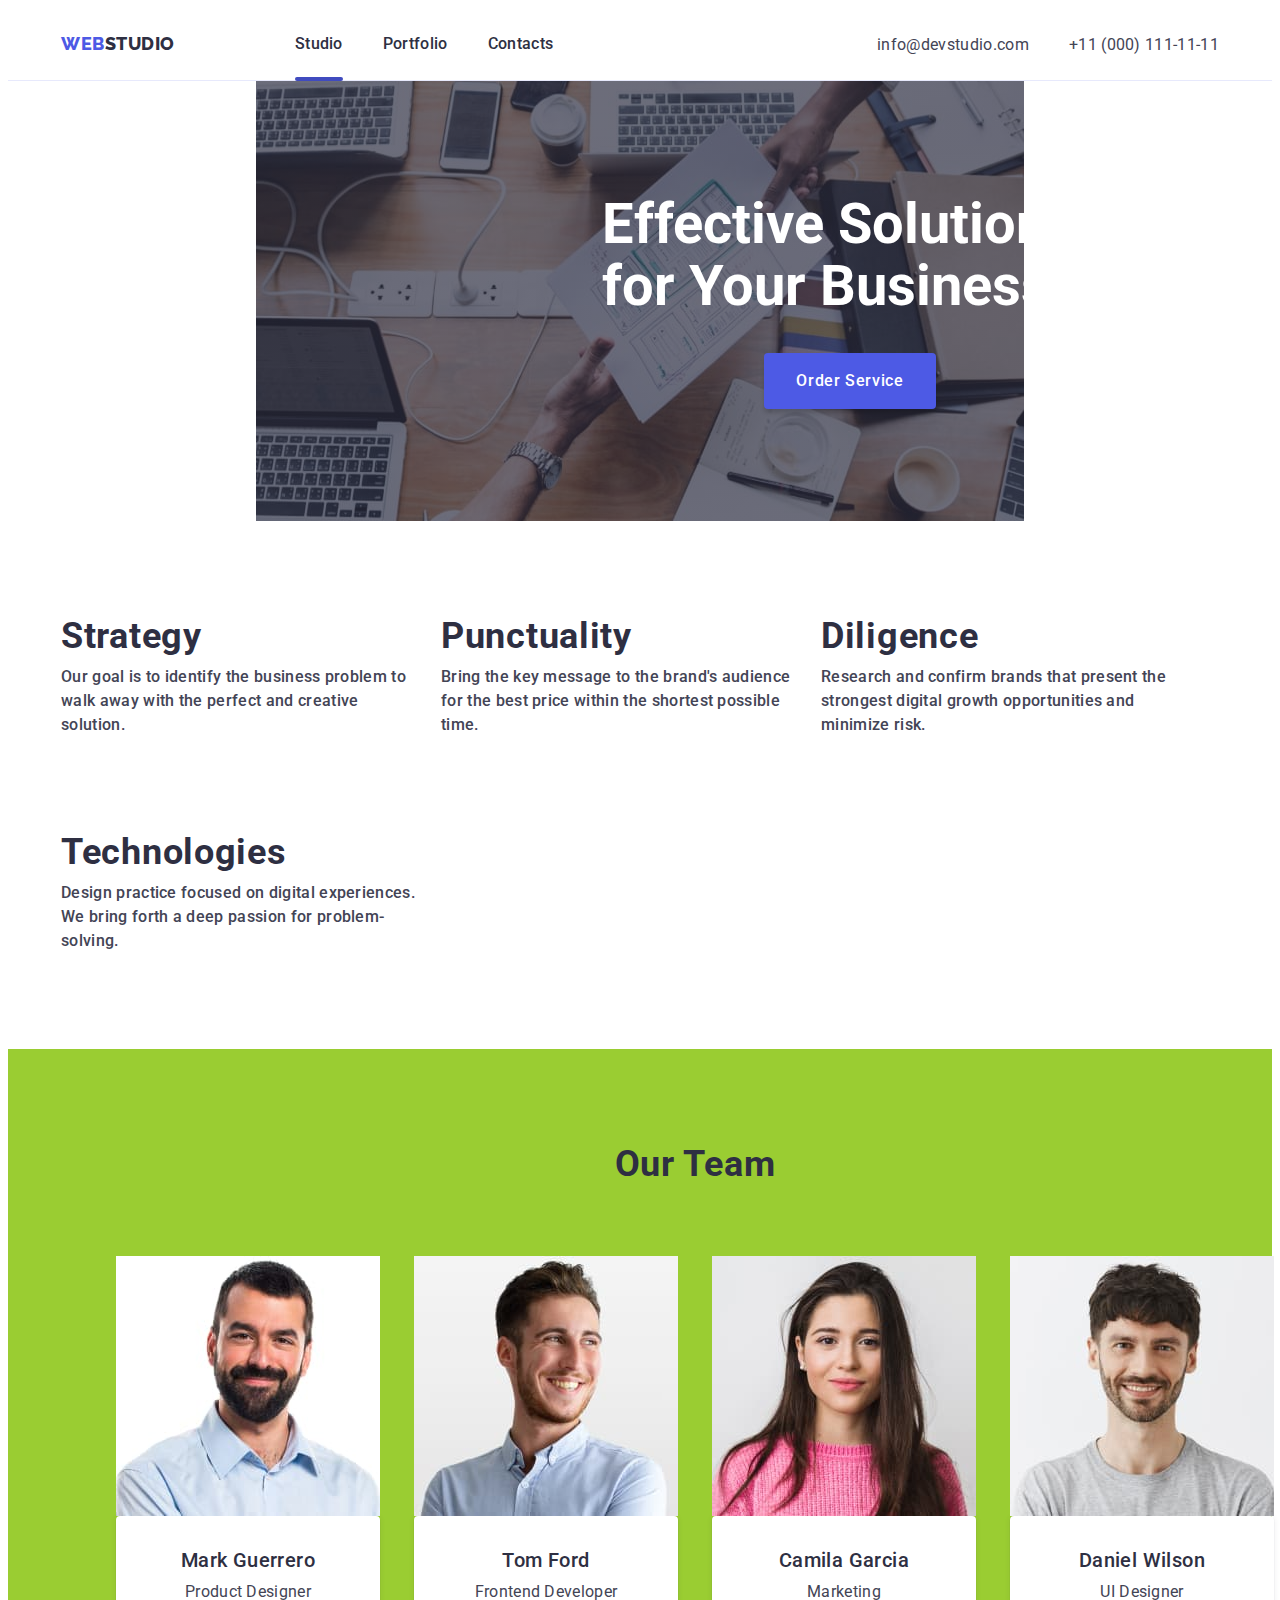
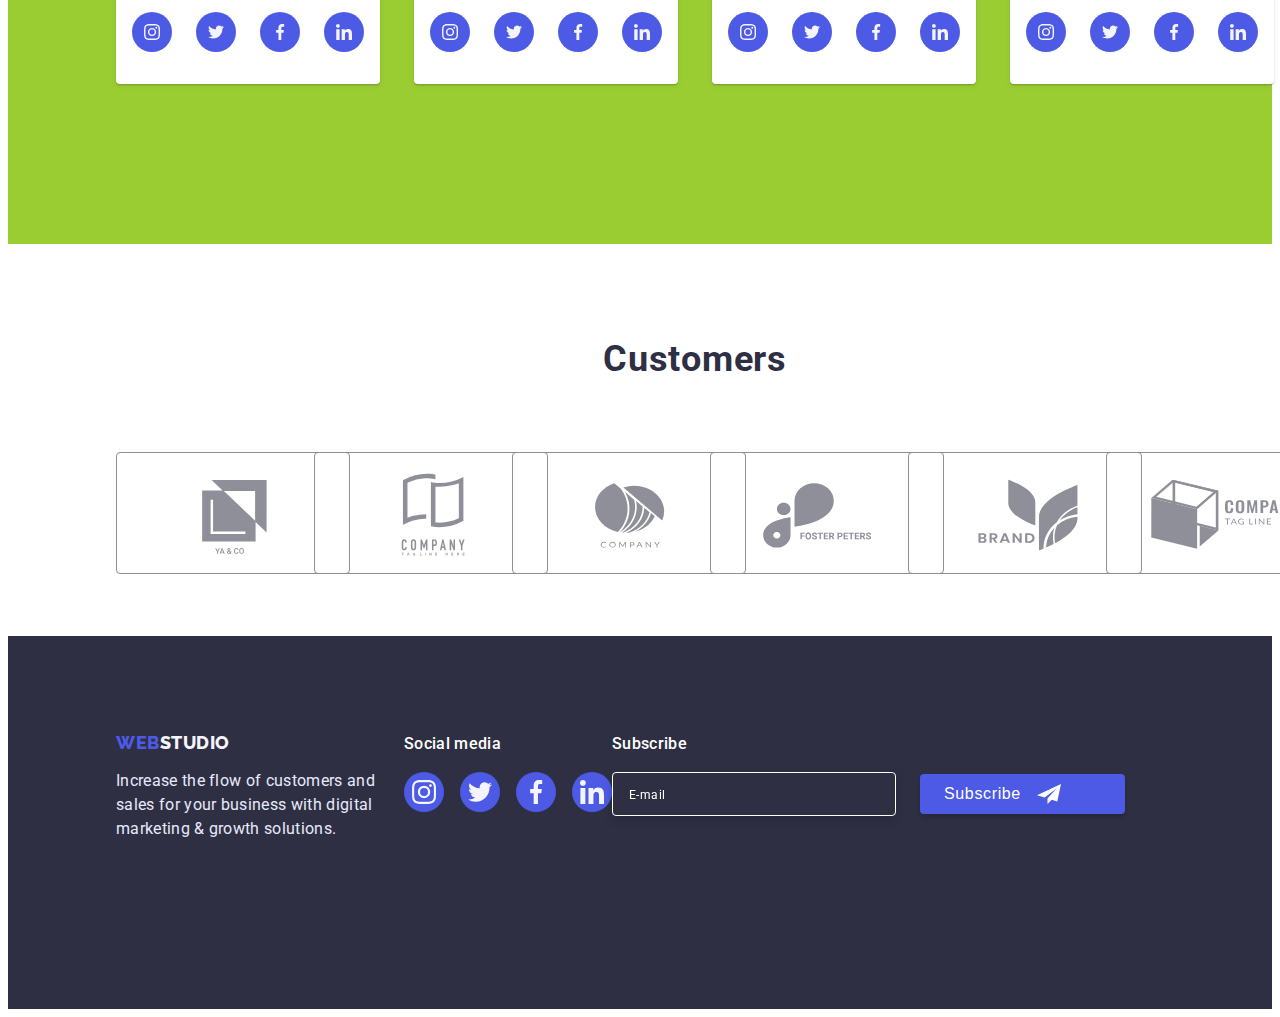
==== commit b90ac975: "hw-07" ====
--- a/index.html
+++ b/index.html
@@ -158,7 +158,7 @@
         </section>
         <!--TEAM-->
         <section class="section team-section">
-            <div class="container">
+            <div class="team-container container">
                 <h2 class="team-title">Our Team</h2>
                 <ul class="list team-list">
                 <li class="team-list-item">
@@ -291,7 +291,7 @@
 
         <!--CUSTOMERS-->
 <section class="section customers-section">
-    <div class="container">
+    <div class="container customers-container">
     <h2 class="customers-title">Customers</h2>
 <ul class="list customers-list">
     <li class="customers-item"><a class="link customers-link" href=""><svg width="104" height="56" class="customers-logo">
--- a/css/styles.css
+++ b/css/styles.css
@@ -381,8 +381,10 @@
 
 /*-------------TEAM------------*/
 .team-section{
-    background: #F4F4FD;
-}
+    background: yellowgreen;
+}
+
+/*#F4F4FD;*/
 
 .team-title {
     margin-bottom: 72px;
@@ -392,7 +394,6 @@
     line-height: 1.11;
     text-align: center;
     letter-spacing: 0.02em;
-    text-transform: capitalize;
 
     color: var(--primary-color);
 }
@@ -482,7 +483,6 @@
 }*/
 
 .customers-title{
-    /*margin-bottom: 72px;*/
 
     font-family: 'Roboto';
     font-style: normal;
@@ -684,13 +684,6 @@
     /*margin-right:120px;*/
 }
 
-.bottom-social-icon-container{
-    display: flex;
-    flex-direction: column;
-    align-items: center;
-    /*justify-content: flex-start;*/
-}
-
 .footer-text{
     max-width: 264px;
 
@@ -734,12 +727,19 @@
     color: #F4F4FD;
 }
 
+.bottom-social-icon-container {
+    display: flex;
+    flex-direction: column;
+    align-items: center;
+    /*justify-content: flex-start;*/
+}
+
 .bottom-title{
     margin-bottom: 16px;
 
     font-weight: 500;
     font-size: 16px;
-    line-height: 24px;
+    line-height: 1.5;
     letter-spacing: 0.02em;
 
     color: #FFFFFF;
@@ -838,11 +838,11 @@
     color: #FFFFFF;
 }
 
-.bottom-btn-submit-nav{
+/*.bottom-btn-submit-nav{
     display: flex;
     flex-direction: column;
     justify-content: center;
-}
+}*/
 
 .bottom-btn-submit{
     position: relative;
@@ -850,8 +850,8 @@
     justify-content: center;
     align-items: center;
     /*margin-right: auto;
-    margin-left: 24px;
-    padding: 8px 64px 8px 24px;*/
+    margin-left: 24px;*/
+    padding: 8px 64px 8px 24px;
 
     background: #4D5AE5;
     box-shadow: 0px 4px 4px rgba(0, 0, 0, 0.15);
--- a/css/media.css
+++ b/css/media.css
@@ -12,6 +12,8 @@
         margin-right: auto;
         
     }
+
+
 }
 
 @media screen and (max-width:767px) {
@@ -169,7 +171,6 @@
         background-color: var(--focus-color);
     }
 
-
 .hero-page-section {
     padding-top: 112px;
     padding-bottom: 112px;
@@ -190,28 +191,28 @@
 }
 
 .hero-btn {
-margin: 72px auto 0 auto;
-}
-
-.features-section{
-    padding-top:96px;
-    padding-bottom:96px;
+    margin: 72px auto 0 auto;
+}
+
+.features-section {
+    padding-top: 96px;
+    padding-bottom: 96px;
 }
 
 .features-container {
-    display: block; 
-}
-
-.features-item{
+    display: block;
+}
+
+.features-item {
     width: 100%;
 }
 
-.features-item:not(:last-child){
+.features-item:not(:last-child) {
     margin-bottom: 72px;
 }
 
-.features-icon{
-    display:none;
+.features-icon {
+    display: none;
 }
 
 .features-title {
@@ -221,7 +222,7 @@
     letter-spacing: 0.02em;
     margin-bottom: 8px;
     text-align: center;
-    color:var(--primary-color);
+    color: var(--primary-color);
 }
 
 .features-text {
@@ -233,23 +234,23 @@
     color: var(--third-color);
 }
 
-.about-page{
-    display:none;
-}
-
-.team-section{
-    padding-top:96px;
-    padding-bottom:96px;
-}
-
-.team-list{
+.about-page {
+    display: none;
+}
+
+.team-section {
+    padding-top: 96px;
+    padding-bottom: 96px;
+}
+
+.team-list {
     display: flex;
     flex-direction: column;
     align-items: center;
 }
 
-.team-list-item:not(:last-child){
-    margin-bottom:72px;
+.team-list-item:not(:last-child) {
+    margin-bottom: 72px;
 }
 
 .customers-section {
@@ -257,57 +258,64 @@
     padding-bottom: 96px;
 }
 
-.customers-list{
+.customers-list {
     flex-wrap: wrap;
 }
 
-.customers-item{
-    width:190px;
-    height:88px;
-    margin-top:72px;
-}
-
-.bottom-section{
-   padding-top: 96px;
-   padding-bottom: 96px;
-}
-
-.footer-nav-container{
-    flex-direction: column ;
-   }
-
-.bottom-container{
-    margin-right:auto;
-    margin-left:auto;
-    margin-bottom:72px;
-   }
-
-.logo-bottom{
-justify-content: center;
-}
-
-.bottom-social-icon-container{
+.customers-item {
+    width: 190px;
+    height: 88px;
+    margin-top: 72px;
+}
+
+.bottom-section {
+    padding-top: 96px;
+    padding-bottom: 96px;
+}
+
+.footer-nav-container {
+    flex-direction: column;
+}
+
+.bottom-container {
     margin-right: auto;
     margin-left: auto;
-    margin-bottom:72px;
+    margin-bottom: 72px;
+}
+
+.logo-bottom {
+    justify-content: center;
+}
+
+.bottom-social-icon-container {
+    margin-right: auto;
+    margin-left: auto;
+    margin-bottom: 72px;
 }
 
 .bottom-subscribe-container {
-    display:flex;
+    display: flex;
     flex-direction: column;
-    margin-left:0;
-    margin-right:0;
-}
-  
-.bottom-email-input{
-    width:100%;
+    margin-left: 0;
+    margin-right: 0;
+}
+
+.bottom-email-input {
+    width: 100%;
 }
 
 .bottom-btn-submit {
-    margin-right:auto;
-    margin-left:auto;
-    padding: 8px 24px;
-}    
+    margin-right: auto;
+    margin-left: auto;
+    padding: 8px 64px 8px 24px;
+}
+
+.bottom-btn-submit-nav {
+    display: flex;
+    flex-direction: column;
+    justify-content: center;
+}
+
 }
 
 /*-----MOBILE FINISH------*/
@@ -317,6 +325,8 @@
 @media screen and (min-width:768px) {
     .container {
         width: 768px;
+        margin-left: auto;
+        margin-right: auto;
     }
 
     .mobile-menu,
@@ -348,6 +358,8 @@
     padding-top: 112px;
     padding-bottom: 112px;
     max-width: 768px;
+    margin-left: auto;
+    margin-right: auto;
 }
 
 .hero-title {
@@ -408,17 +420,103 @@
 .team-section {
     padding-top: 96px;
     padding-bottom: 96px;
-}
-
-/*.team-list {
+    margin-right: auto;
+    margin-left: auto;
+}
+
+.team-container{
+    display:block;
+    padding-left: 108px;
+    padding-right: 108px;
+}
+
+.team-list{
+    display:flex;
+    flex-wrap: wrap;
+    justify-content: space-between;
+}
+
+.team-list-item{
+    margin-bottom: 64px;
+}
+
+.team-list-item:nth-child(3),
+.team-list-item:nth-child(4){
+    margin-bottom: 0;
+}
+
+.customers-section{
+padding-top: 96px;
+padding-bottom: 96px;
+margin-right: auto;
+margin-left: auto;
+}
+
+.customers-container{
+    display: block;
+    padding-left: 108px;
+    padding-right: 108px;
+}
+
+.customers-list{
+    flex-wrap: wrap;
+}
+
+.customers-item {
+    width: 168px;
+    height: 88px;
+    margin-top: 72px;
+}
+
+.bottom-section {
+    padding-top: 96px;
+    padding-bottom: 96px;
+}
+
+.footer-nav-container {
+    flex-wrap: wrap;
+    justify-content: flex-start;
+    padding-left: 108px;
+}
+
+.bottom-container {
+    margin-right: 24px;
+    margin-bottom:72px;
+}
+
+.bottom-social-icon-container{
+    display: block;
+}
+
+.logo-bottom, 
+.bottom-title,
+.bottom-p {
+    justify-content: left;
+}
+
+.footer-text {
+    line-height: 1.5;
+}
+
+.bottom-subscribe-container,
+.bottom-p{
+display: block;
+}
+
+
+.bottom-email-input {
+width: 264px;
+}
+
+.bottom-btn-submit-nav {
     display: flex;
-    flex-direction: column;
-    align-items: center;
-}*/
-
-/*.team-list-item:not(:last-child) {
-    margin-bottom: 72px;
-}*/
+    align-items: baseline;
+}
+
+
+.bottom-btn-submit {
+    margin-left: 24px;
+}
 
 
 }
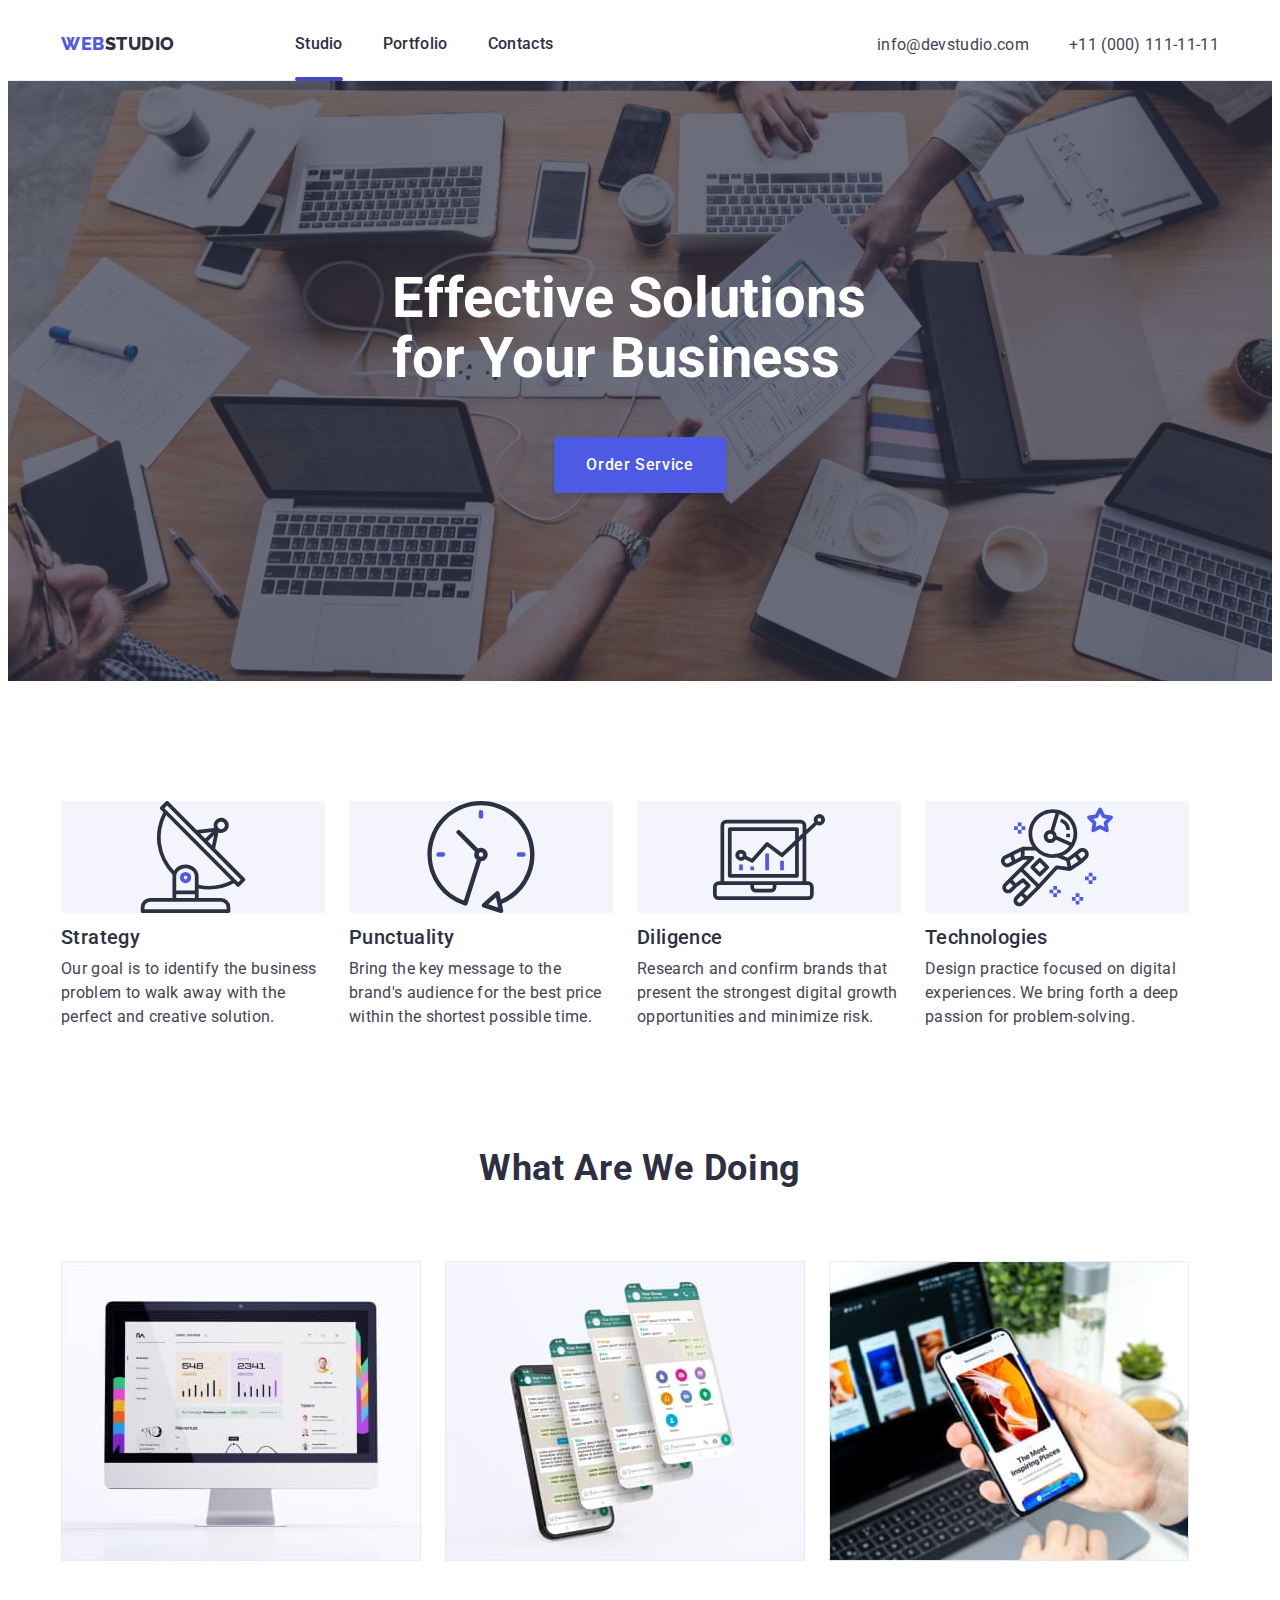
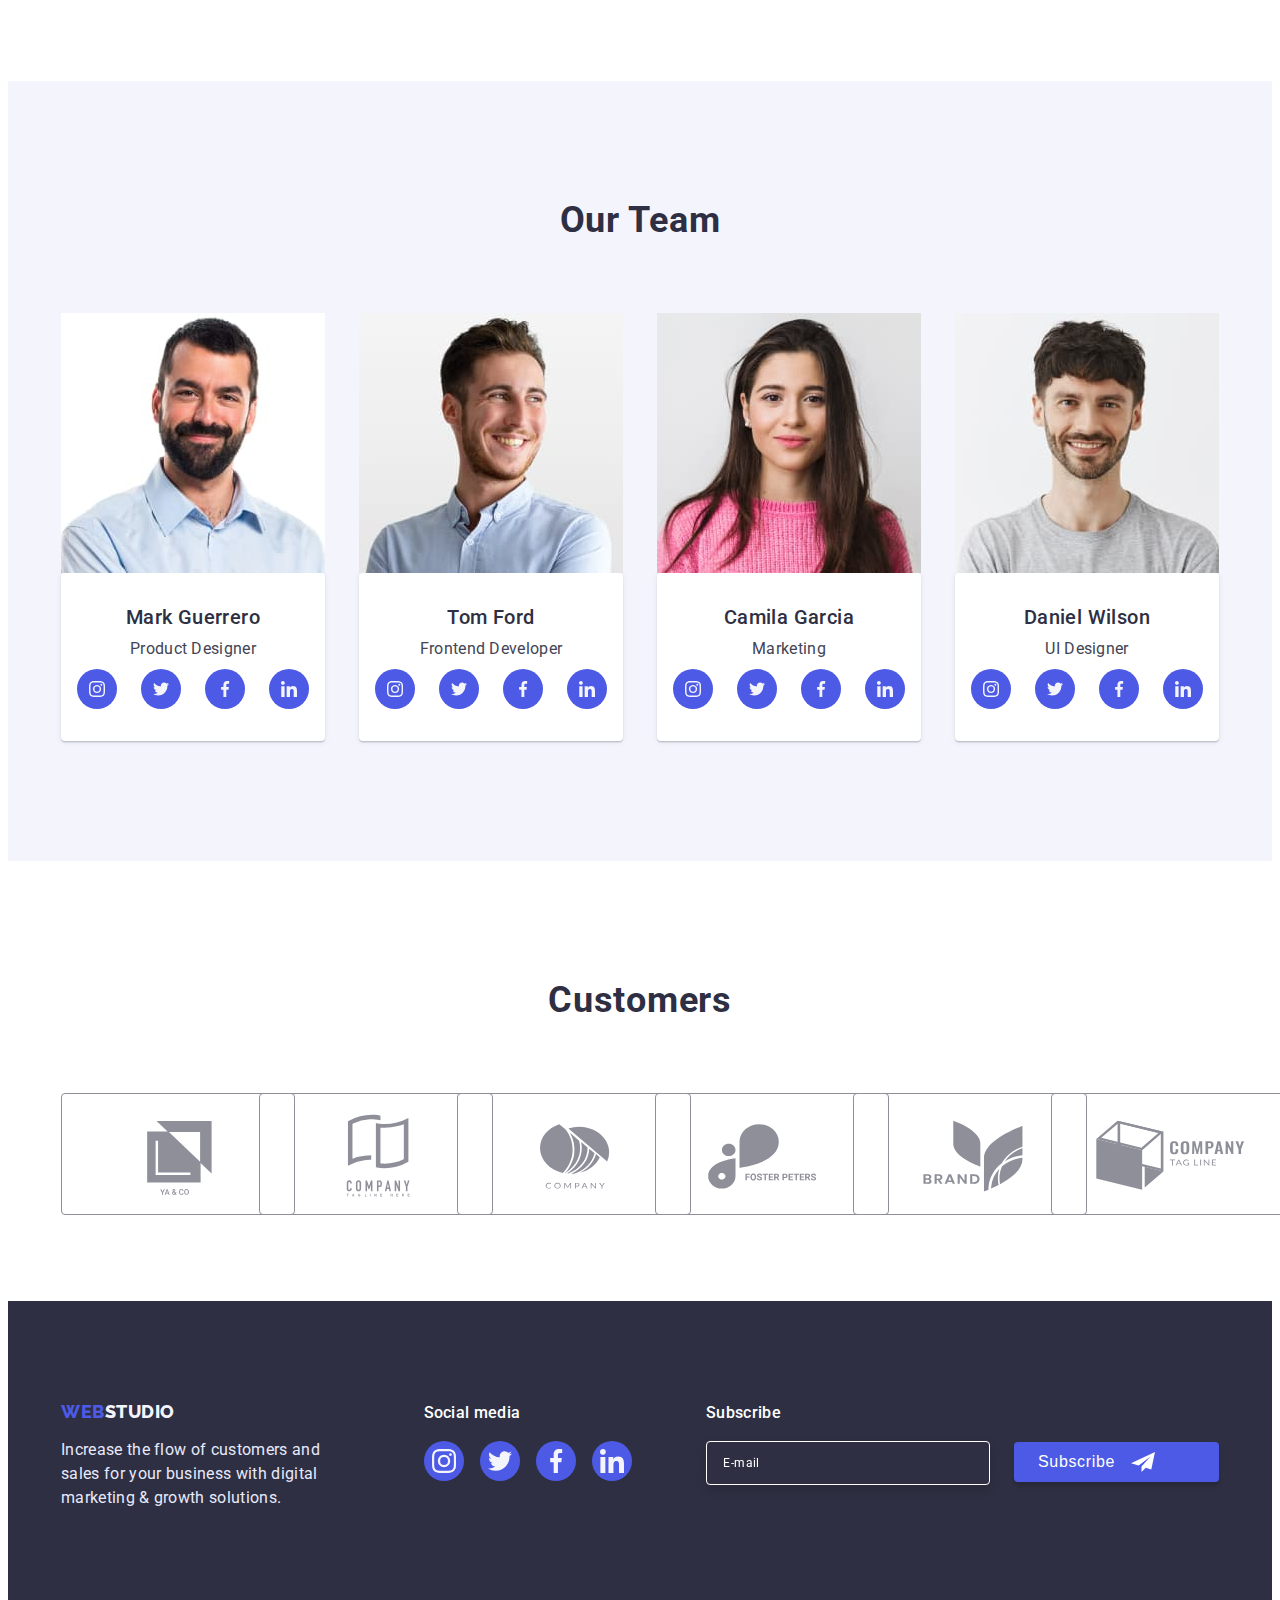
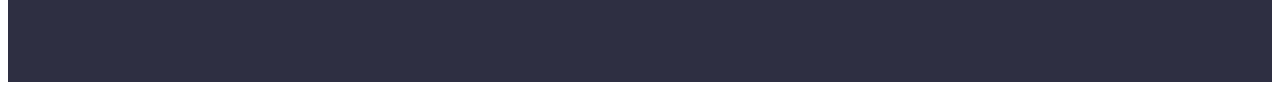
==== commit 1f4ebc2a: "hw-07" ====
--- a/index.html
+++ b/index.html
@@ -29,7 +29,7 @@
                     </ul>
                 </nav>
                 <button type="button" class="mobile-burger-btn" data-menu-open>
-                    <svg type="burger-btn-icon" width="32" height="22">
+                    <svg class="burger-btn-icon" width="32" height="22">
                         <use href="./images/svg/symbol-defs.svg#icon-burger">
                             </use></svg></button>
                 <address class="address">
--- a/css/styles.css
+++ b/css/styles.css
@@ -229,74 +229,23 @@
     /*padding-top: 188px;
     padding-bottom: 188px;
     max-width: 1440px;*/
-    /*margin: 0 auto;*/
+    /*margin: 0 auto;
 
     background: #2E2F42;
     background-image: var(--gradient), url(../images/index/hero-bcg-mob@1x.jpg);
     background-repeat: no-repeat;
-    background-position: center;  
-}
-
-@media screen and (min-device-pixel-ratio: 2) and (max-width:767px),
-screen and (min-resolution: 192dpi) and (max-width:767px),
-screen and (min-resolution: 2dppx) and (max-width:767px){
-    .hero-page-section{
-        background-image: var(--gradient), url(../images/index/hero-bcg-mob@2x.jpg);
-    }
-}
-
-@media screen and (min-width:768px){
-    .hero-page-section{
-        background-image: var(--gradient), url(../images/index/hero-bcg-tab@1x.jpg);
-    }
-}
-
-@media screen and (min-device-pixel-ratio: 2) and (min-width:768px),
-screen and (min-resolution: 192dpi) and (min-width:768px),
-screen and (min-resolution: 2dppx) and (min-width:768px) {
-    .hero-page-section {
-        background-image: var(--gradient), url(../images/index/hero-bcg-tab@2x.jpg);
-    }
-}
-
-@media screen and (min-width:1200px) {
-    .hero-page-section {
-        background-image: var(--gradient), url(../images/index/hero-bcg-des@1x.jpg);
-    }
-}
-
-@media screen and (min-device-pixel-ratio: 2) and (min-width:1200px),
-screen and (min-resolution: 192dpi) and (min-width:1200px),
-screen and (min-resolution: 2dppx) and (min-width:1200px) {
-    .hero-page-section {
-        background-image: var(--gradient), url(../images/index/hero-bcg-des@2x.jpg);
-    }
+    background-position: center;  */
 }
 
 .hero-page-container{
     display: flex;
     flex-direction: column;
-    align-items: center;
-    
+    align-items: center; 
     margin: 0 auto;
 }
 
-/*.hero-title{
-    max-width: 496px;
-    margin: 0 auto;
-
-    font-weight: 700;
-    font-size: 56px;
-    line-height: 1.07;
-    text-align: center;
-    letter-spacing: 0.02em;
-
-    color: #FFFFFF;
-}*/
-
 .hero-btn{
     align-items: center;
-
     /*margin: 48px auto 0 auto;*/
     border-radius: 4px;
     min-width: 169px;
@@ -323,52 +272,8 @@
 
 /*----------FEATURES-----------*/
 
-/*.features-container{
-    /*display: flex;
-    flex-wrap: wrap;
-    }*/
-
-/*.features-list{
-    display: flex;*/
-    /*gap: var(--card-set-gap);*/
-    /*flex-basis: calc((100%-3*var(--card-set-gap)/4)-24px);
-    }*/
-
-/*.features-icon{
-    margin-bottom: 8px;
-    background-color: var(--modal-btn-bcg);
-}*/
-
-/*.features-item{
-    width:264px; 
-}*/
-
 
 /*------------ABOUT--------*/
-
-.about-page{
-    padding-top: 0;
-}
-
-.about-title{
-    margin-bottom: 72px;
-
-    font-weight: 700;
-    font-size: 36px;
-    line-height: 1.11;
-    text-align: center;
-    letter-spacing: 0.02em;
-    text-transform: capitalize;
-
-    color: var(--primary-color);
-}
-
-.about-list{
-    display: flex;
-    flex-wrap: wrap;
-    gap: var(--card-set-gap);
-    flex-basis: calc((100%-24px)/3)-24px;
-}
 
 /*.about-item:not(:nth-child(3n)) {
     margin-right: 24px;
@@ -381,10 +286,8 @@
 
 /*-------------TEAM------------*/
 .team-section{
-    background: yellowgreen;
-}
-
-/*#F4F4FD;*/
+    background:#F4F4FD;
+}
 
 .team-title {
     margin-bottom: 72px;
@@ -412,13 +315,6 @@
     box-shadow: 0px 1px 6px rgba(46, 47, 66, 0.08), 0px 1px 1px rgba(46, 47, 66, 0.16), 0px 2px 1px rgba(46, 47, 66, 0.08);
 }
 
-.team-list{
-    /*display: flex;
-    flex-wrap: wrap;*/
-    /*gap: var(--card-set-gap);
-    flex-basis: calc((100%-3*var(--card-set-gap))/4-24px);*/
-}
-
 .team-subtitle{
     margin-bottom: 8px;
 
@@ -477,11 +373,6 @@
 
 /*------------CUSTOMERS------------*/
 
-/*.customers-section{
-    padding-top:130px;
-    padding-bottom: 120px;
-}*/
-
 .customers-title{
 
     font-family: 'Roboto';
@@ -503,11 +394,6 @@
     /*gap:var(--card-set-gap);
     flex-basis: calc((100%-120px)/6)-24px;*/
 }
-
-/*.customers-item{
-    width:168px;
-    height:88px;
-}*/
 
 .customers-link>.customers-logo{
     display: flex;
@@ -666,18 +552,6 @@
 
 /*----------FOOTER-------------*/
 
-.bottom-section{
-   /*padding-top: 100px;
-   padding-bottom: 100px;*/
-
-    background: var(--primary-color);
-}
-
-.footer-nav-container{
-    display:flex;
-    /*justify-content: flex-start;*/
-}
-
 .bottom-container{
     display: block;
     /*align-items: center;*/
@@ -782,11 +656,6 @@
 
 /*---------BOTTOM-SUBSCRIBE-CONTAINER--------*/
 
-/*.bottom-subscribe-container {
-    display: block;
-    margin-left: auto;
-}*/
-
 .bottom-label{
     display: block;
     margin-bottom: 16px;
@@ -809,7 +678,6 @@
 
 .bottom-email-input{
     display: flex;
-    /*width:264px;*/
     height:40px;
     padding-left: 16px;
     color:#ffff;
--- a/css/media.css
+++ b/css/media.css
@@ -12,8 +12,6 @@
         margin-right: auto;
         
     }
-
-
 }
 
 @media screen and (max-width:767px) {
@@ -176,7 +174,21 @@
     padding-bottom: 112px;
     max-width: 428px;
     margin: 0 auto;
-}
+    background: #2E2F42;
+    background-image: var(--gradient), url(../images/index/hero-bcg-mob@1x.jpg);
+    background-size: 428px 432px;
+    background-repeat: no-repeat;
+    background-position: center;
+}
+
+@media screen and (min-device-pixel-ratio: 2) and (max-width:767px),
+screen and (min-resolution: 192dpi) and (max-width:767px),
+screen and (min-resolution: 2dppx) and (max-width:767px) {
+    .hero-page-section {
+        background-image: var(--gradient), url(../images/index/hero-bcg-mob@2x.jpg);
+    }
+}
+
 
 .hero-title {
     max-width: 320px;
@@ -271,9 +283,11 @@
 .bottom-section {
     padding-top: 96px;
     padding-bottom: 96px;
+    background: var(--primary-color);
 }
 
 .footer-nav-container {
+    display: flex;
     flex-direction: column;
 }
 
@@ -318,9 +332,19 @@
 
 }
 
+@media screen and (max-width:1158px) {
+    .features-icon,
+    .about-page {
+        display: none;
+    }
+}
+
+
 /*-----MOBILE FINISH------*/
 
 /*---------TABLET--------*/ 
+
+
 
 @media screen and (min-width:768px) {
     .container {
@@ -330,8 +354,7 @@
     }
 
     .mobile-menu,
-    .mobile-burger-btn,
-    .about-page {
+    .mobile-burger-btn{
          display: none;
      }
 
@@ -360,6 +383,7 @@
     max-width: 768px;
     margin-left: auto;
     margin-right: auto;
+    background-size: 768px 436px;
 }
 
 .hero-title {
@@ -378,9 +402,7 @@
     padding-bottom: 96px;
 }
 
-.features-icon {
-    display: none;
-}
+
 
 .features-list{
     display: flex;
@@ -471,6 +493,7 @@
 .bottom-section {
     padding-top: 96px;
     padding-bottom: 96px;
+    background: var(--primary-color);
 }
 
 .footer-nav-container {
@@ -518,8 +541,22 @@
     margin-left: 24px;
 }
 
-
-}
+}
+
+@media screen and (min-width:768px) {
+    .hero-page-section {
+        background-image: var(--gradient), url(../images/index/hero-bcg-tab@1x.jpg);
+    }
+}
+
+@media screen and (min-device-pixel-ratio: 2) and (min-width:768px),
+screen and (min-resolution: 192dpi) and (min-width:768px),
+screen and (min-resolution: 2dppx) and (min-width:768px) {
+    .hero-page-section {
+        background-image: var(--gradient), url(../images/index/hero-bcg-tab@2x.jpg);
+    }
+}
+
 
 /*-------TABLET FINISH------*/
 /*-----------DESKTOP--------*/
@@ -527,6 +564,8 @@
 @media screen and (min-width:1200px){
     .container{
         width:1158px;
+        margin-left: auto;
+        margin-right: auto;
     }
 
 .address-list {
@@ -538,6 +577,183 @@
     margin-top: 0;
 }
 
+.hero-page-section {
+    padding-top: 188px;
+    padding-bottom: 188px;
+    max-width: 1440px;
+    margin: 0 auto;
+    background-size: 1440px 600px;
+}
+
+.hero-title{
+    line-height: 1.07;
+}
+
+.hero-btn {
+    margin: 48px auto 0 auto;
+}
+
+.features-section {
+    padding-top: 120px;
+    padding-bottom: 120px;
+}
+
+.features-container{
+    display: flex;
+    flex-wrap: wrap;
+    }
+
+.features-list{
+    display: flex;
+    gap: var(--card-set-gap);
+    flex-basis: calc((100%-3*var(--card-set-gap)/4)-24px);
+    }
+
+.features-icon{
+    margin-bottom: 8px;
+    background-color: var(--modal-btn-bcg);
+}
+
+.features-item{
+    width:264px; 
+    margin-bottom: 0;
+}
+
+.features-title {
+    font-weight: 500;
+    font-size: 20px;
+    line-height: 1.2;
+    letter-spacing: 0.02em;
+    margin-bottom: 8px;
+    text-align: left;
+    color: var(--primary-color);
+}
+
+.features-text {
+    font-weight: 400;
+    font-size: 16px;
+    line-height: 1.5;
+    letter-spacing: 0.02em;
+    text-align: left;
+    color: var(--third-color);
+}
+
+.about-page {
+    padding-top: 0;
+}
+
+.about-title {
+    margin-bottom: 72px;
+
+    font-weight: 700;
+    font-size: 36px;
+    line-height: 1.11;
+    text-align: center;
+    letter-spacing: 0.02em;
+    text-transform: capitalize;
+
+    color: var(--primary-color);
+}
+
+.about-list {
+    display: flex;
+    flex-wrap: wrap;
+    gap: var(--card-set-gap);
+    /*flex-basis: calc((100%-24px)/3)-24px;*/
+}
+
+.team-section {
+    padding-top: 120px;
+    padding-bottom: 120px;
+}
+
+.team-container{
+display:flex;
+flex-direction: column;
+flex-wrap: wrap;
+
+padding-right:15px;
+padding-left:15px;
+}
+
+.team-list {
+    display: flex;
+    flex-wrap: wrap;
+    gap: var(--card-set-gap);
+    flex-basis: calc((100%-3*var(--card-set-gap))/4-24px);
+}
+
+.team-list-item{
+    margin-bottom: 0;
+}
+
+.team-card-content-wrapper {
+    display: flex;
+    flex-direction: column;
+    justify-content: center;
+    align-items: center;
+
+}
+
+.customers-section {
+    padding-top: 120px;
+    padding-bottom: 120px;
+}
+
+.customers-container {
+    display: block;
+    padding-left: 15px;
+    padding-right: 15px;
+}
+
+.bottom-section {
+    padding-top: 100px;
+    padding-bottom: 100px;
+}
+
+.footer-nav-container {
+    display: flex;
+    justify-content: space-between;
+    padding-left: 15px;
+}
+
+.bottom-container {
+    display: block;
+    align-items: center;
+}
+
+.bottom-social-icon-container {
+    display: block;
+}
+
+.footer-text {
+    line-height: 1.5;
+}
+
+.bottom-label{
+    margin-bottom: 0;
+}
+
+
+.bottom-btn-submit-nav {
+    display: flex;
+    align-items: baseline;
+}
+
+}
+
+@media screen and (min-width:1200px) {
+    .hero-page-section {
+        background-image: var(--gradient), url(../images/index/hero-bcg-des@1x.jpg);
+    }
+}
+
+@media screen and (min-device-pixel-ratio: 2) and (min-width:1200px),
+screen and (min-resolution: 192dpi) and (min-width:1200px),
+screen and (min-resolution: 2dppx) and (min-width:1200px) {
+    .hero-page-section {
+        background-image: var(--gradient), url(../images/index/hero-bcg-des@2x.jpg);
+    }
 }
 
 
